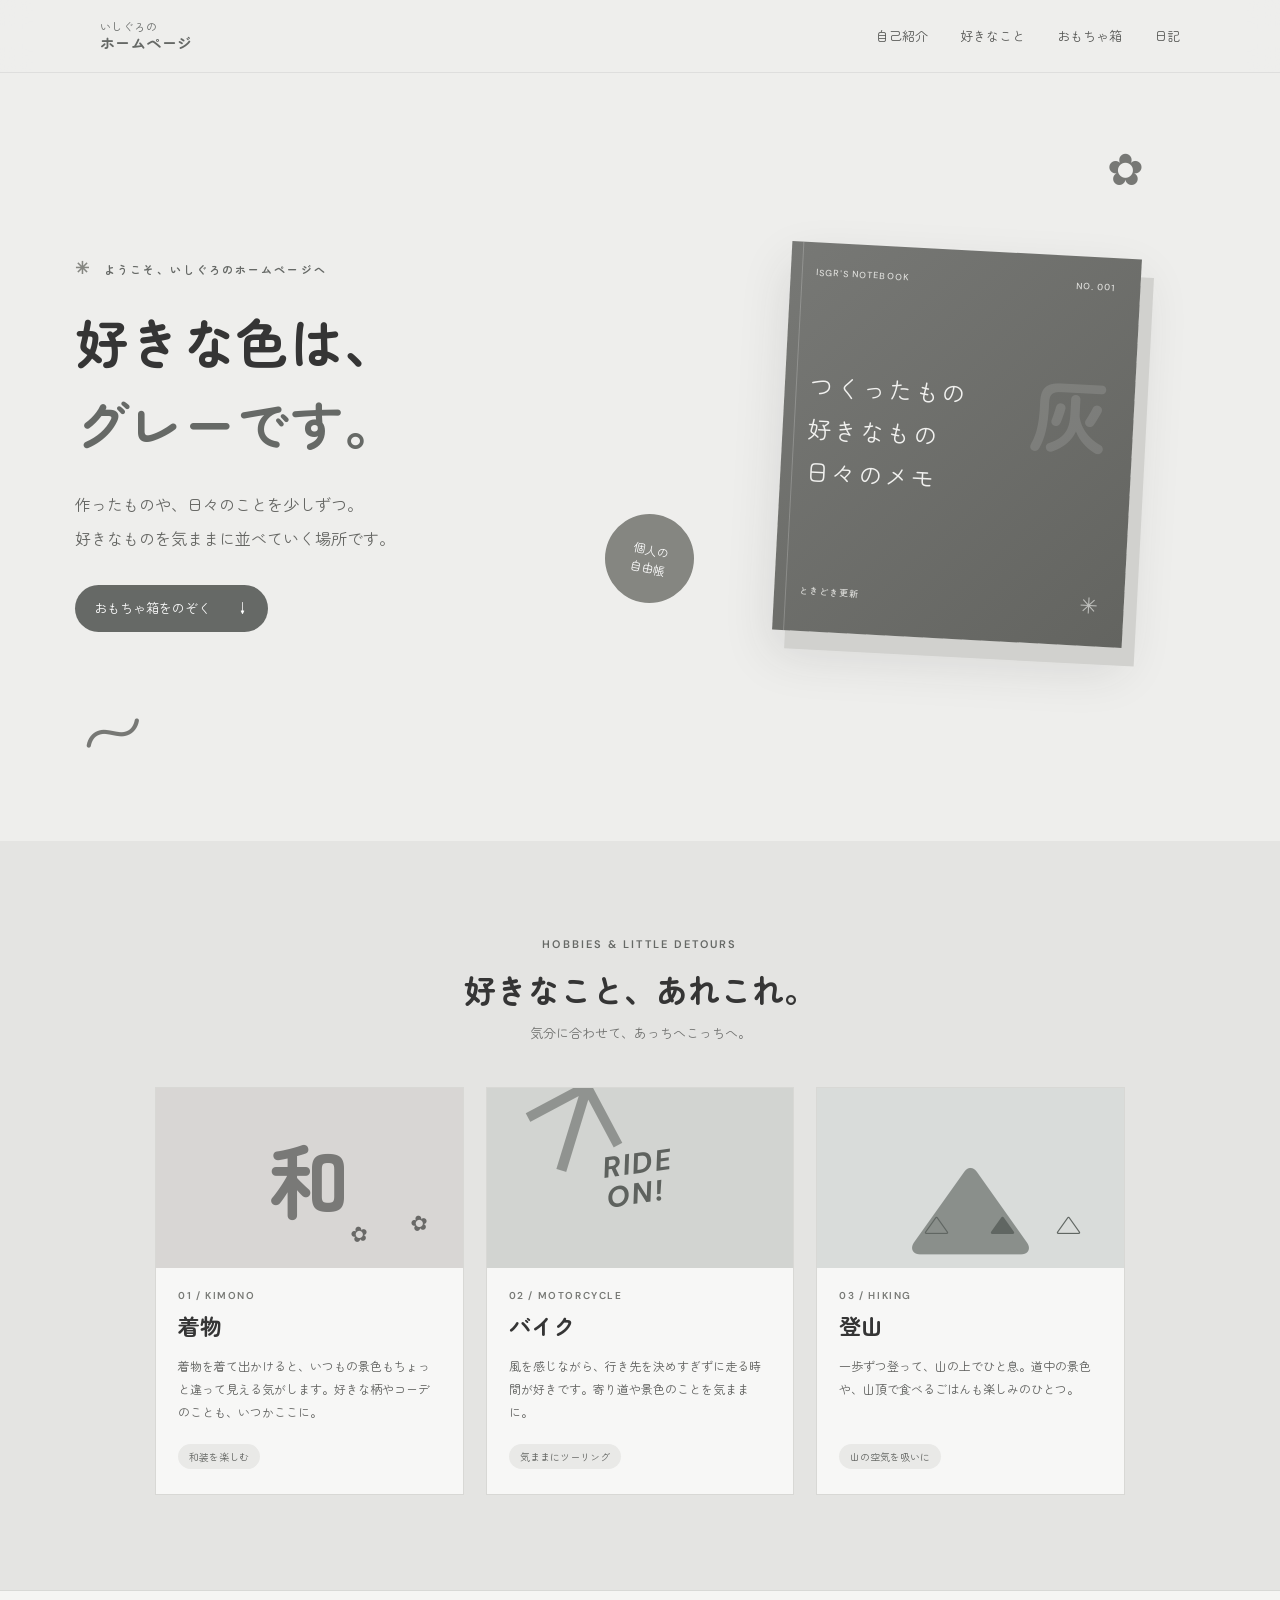
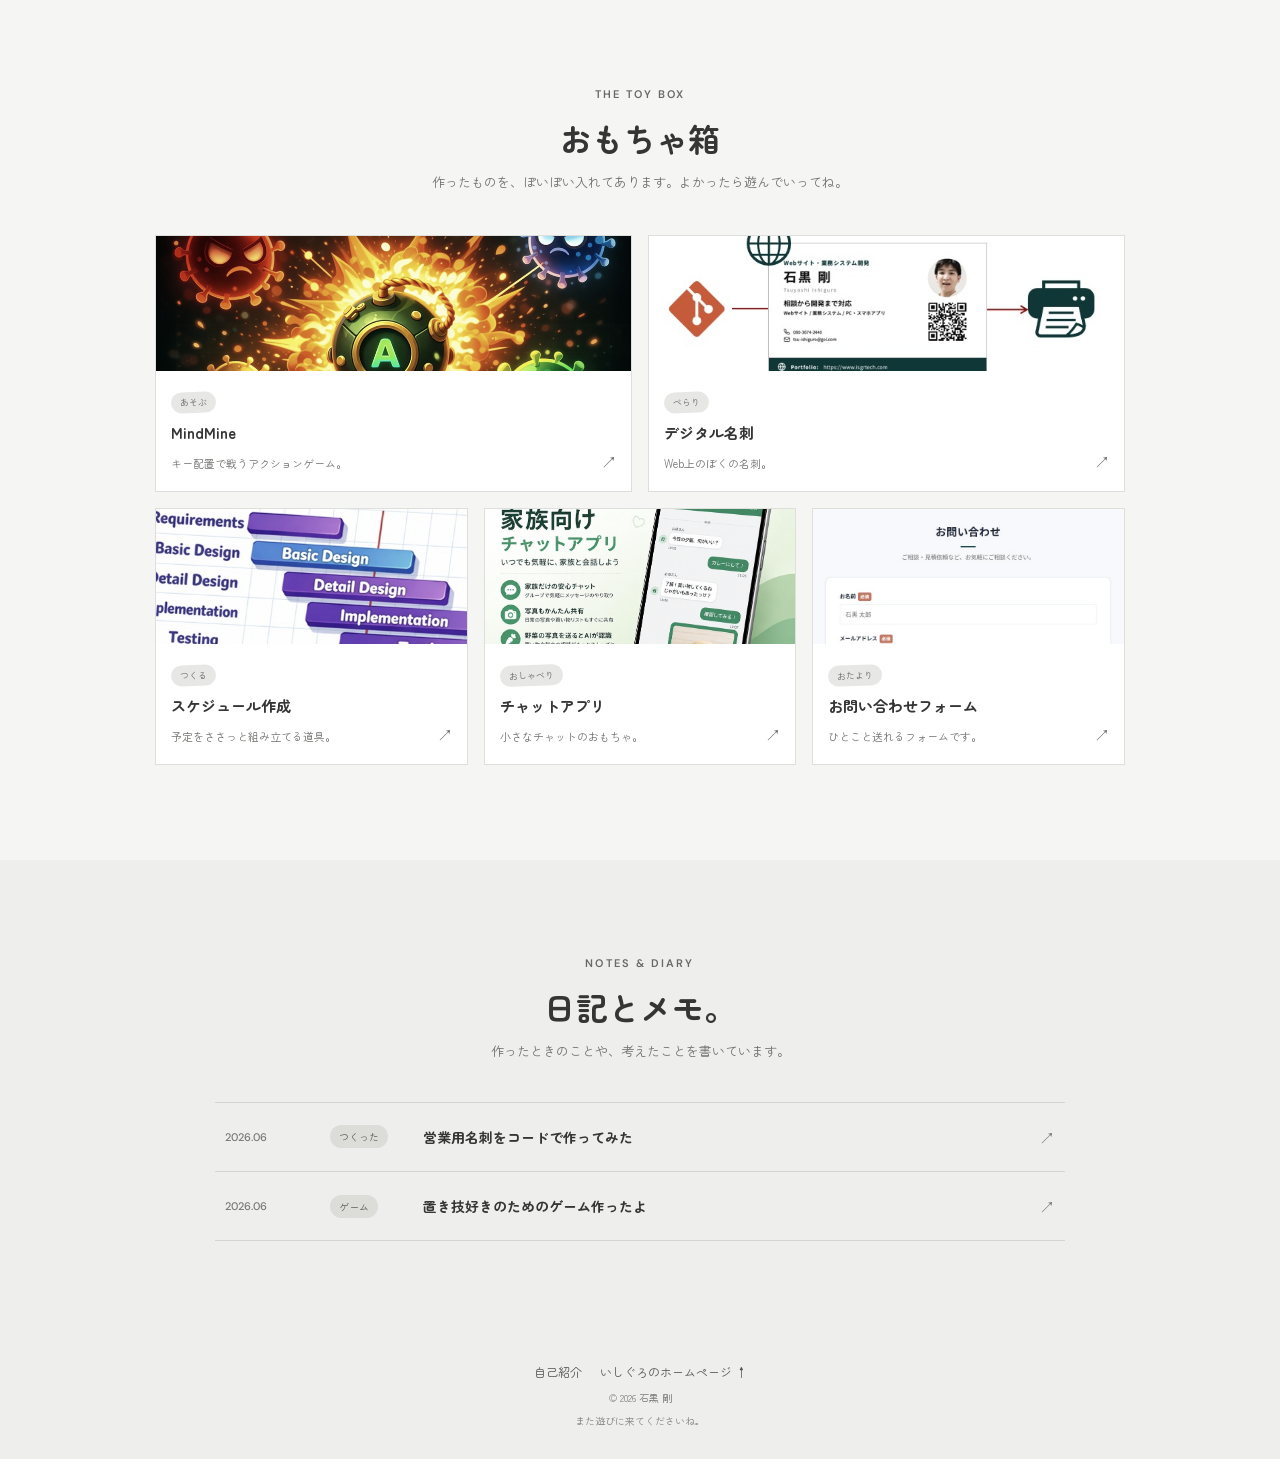
==== index.html @ 8cc5a4f7 "initial commit" ====
<!DOCTYPE html>
<html lang="ja">
<head>
	<meta charset="UTF-8">
	<meta name="viewport" content="width=device-width, initial-scale=1.0">
	<meta name="theme-color" content="#eeeeec">
	<meta name="description" content="石黒剛の個人ホームページ。好きな色はグレー。着物、バイク、登山、ときどきゲームやWebのおもちゃ。">
	<title>石黒 剛のホームページ｜灰色のよりみち</title>
	<link rel="icon" href="favicon.ico">
	<link rel="stylesheet" href="reset.css">
	<link rel="stylesheet" href="style.css">
</head>
<body>
	<header class="site-header">
		<div class="header-inner">
			<a class="site-logo" href="#top" aria-label="石黒剛のホームページ トップ">いしぐろの<br><strong>ホームページ</strong></a>
			<nav aria-label="メインナビゲーション">
				<a href="profile.html">自己紹介</a>
				<a href="#hobbies">好きなこと</a>
				<a href="#toys">おもちゃ箱</a>
				<a href="#diary">日記</a>
			</nav>
		</div>
	</header>

	<main>
		<section class="hero" id="top" aria-labelledby="hero-title">
			<div class="hero-copy">
				<p class="eyebrow"><span class="sparkle">✳</span> ようこそ、いしぐろのホームページへ</p>
				<h1 id="hero-title">好きな色は、<br><span>グレーです。</span></h1>
				<p class="hero-intro">作ったものや、日々のことを少しずつ。<br>好きなものを気ままに並べていく場所です。</p>
				<a class="pill-link" href="#toys">おもちゃ箱をのぞく <span aria-hidden="true">↓</span></a>
				<p class="hero-stamp" aria-hidden="true">個人の<br>自由帳</p>
			</div>
			<div class="hero-notebook" aria-label="グレーのノートに書かれた、作ったものや日々のメモ">
				<div class="notebook-top"><span>ISGR'S NOTEBOOK</span><span>NO. 001</span></div>
				<div class="notebook-mark" aria-hidden="true">灰</div>
				<p>つくったもの<br>好きなもの<br>日々のメモ</p>
				<div class="notebook-bottom"><span>ときどき更新</span><span>✳</span></div>
			</div>
			<div class="hero-doodle doodle-one" aria-hidden="true">✿</div>
			<div class="hero-doodle doodle-two" aria-hidden="true">〜</div>
		</section>

		<section class="hobbies section-wrap" id="hobbies">
			<div class="section-heading centered">
				<p class="eyebrow">HOBBIES & LITTLE DETOURS</p>
				<h2>好きなこと、あれこれ。</h2>
				<p class="section-note">気分に合わせて、あっちへこっちへ。</p>
			</div>
			<div class="hobby-grid">
				<article class="hobby-card kimono">
					<div class="hobby-visual kimono-visual" aria-hidden="true"><span>和</span><i>✿　✿</i></div>
					<div class="hobby-copy"><p class="card-kicker">01 / KIMONO</p><h3>着物</h3><p>着物を着て出かけると、いつもの景色もちょっと違って見える気がします。好きな柄やコーデのことも、いつかここに。</p><span class="hobby-tag">和装を楽しむ</span></div>
				</article>
				<article class="hobby-card bike">
					<div class="hobby-visual bike-visual" aria-hidden="true"><span>↗</span><i>RIDE<br>ON!</i></div>
					<div class="hobby-copy"><p class="card-kicker">02 / MOTORCYCLE</p><h3>バイク</h3><p>風を感じながら、行き先を決めすぎずに走る時間が好きです。寄り道や景色のことを気ままに。</p><span class="hobby-tag">気ままにツーリング</span></div>
				</article>
				<article class="hobby-card mountain">
					<div class="hobby-visual mountain-visual" aria-hidden="true"><span>▲</span><i>△　▲　△</i></div>
					<div class="hobby-copy"><p class="card-kicker">03 / HIKING</p><h3>登山</h3><p>一歩ずつ登って、山の上でひと息。道中の景色や、山頂で食べるごはんも楽しみのひとつ。</p><span class="hobby-tag">山の空気を吸いに</span></div>
				</article>
			</div>
		</section>

		<section class="toys section-wrap" id="toys">
			<div class="section-heading centered">
				<p class="eyebrow">THE TOY BOX</p>
				<h2>おもちゃ箱</h2>
				<p class="section-note">作ったものを、ぽいぽい入れてあります。よかったら遊んでいってね。</p>
			</div>
			<div class="toy-grid">
				<a class="toy-card toy-game" href="https://mindmine.isgrtech.com/" target="_blank" rel="noopener noreferrer"><img src="assets/thumbnail_mindmine.jpg" alt="MindMineのゲーム画面"><div><span class="toy-doodle">あそぶ</span><h3>MindMine</h3><p>キー配置で戦うアクションゲーム。</p><span class="toy-arrow" aria-hidden="true">↗</span></div></a>
				<a class="toy-card toy-card-small" href="https://me.isgrtech.com/" target="_blank" rel="noopener noreferrer"><img src="assets/thumbnail_businesscard.jpg" alt="デジタル名刺の画面"><div><span class="toy-doodle">ぺらり</span><h3>デジタル名刺</h3><p>Web上のぼくの名刺。</p><span class="toy-arrow" aria-hidden="true">↗</span></div></a>
				<a class="toy-card toy-tool" href="https://dz0eia3mr0f5v.cloudfront.net/" target="_blank" rel="noopener noreferrer"><img src="assets/thumbnail_mermaidcreater.jpg" alt="スケジュール作成アプリの画面"><div><span class="toy-doodle">つくる</span><h3>スケジュール作成</h3><p>予定をささっと組み立てる道具。</p><span class="toy-arrow" aria-hidden="true">↗</span></div></a>
				<a class="toy-card toy-chat" href="https://familychat.isgrtech.com/" target="_blank" rel="noopener noreferrer"><img src="assets/thumbnail_familychat.jpg" alt="チャットアプリの画面"><div><span class="toy-doodle">おしゃべり</span><h3>チャットアプリ</h3><p>小さなチャットのおもちゃ。</p><span class="toy-arrow" aria-hidden="true">↗</span></div></a>
				<a class="toy-card toy-contact" href="https://contact.isgrtech.com/" target="_blank" rel="noopener noreferrer"><img src="assets/thumbnail_contactform.jpg" alt="お問い合わせフォームの画面"><div><span class="toy-doodle">おたより</span><h3>お問い合わせフォーム</h3><p>ひとこと送れるフォームです。</p><span class="toy-arrow" aria-hidden="true">↗</span></div></a>
			</div>
		</section>

		<section class="diary section-wrap" id="diary">
			<div class="section-heading centered">
				<p class="eyebrow">NOTES & DIARY</p>
				<h2>日記とメモ。</h2>
				<p class="section-note">作ったときのことや、考えたことを書いています。</p>
			</div>
			<div class="diary-list">
				<a class="diary-entry" href="https://note.com/isgrgo/n/n720648202295" target="_blank" rel="noopener noreferrer"><time datetime="2026-06-26">2026.06</time><span class="diary-label">つくった</span><h3>営業用名刺をコードで作ってみた</h3><span class="diary-arrow" aria-hidden="true">↗</span></a>
				<a class="diary-entry" href="https://note.com/isgrgo/n/n93911f4268b2" target="_blank" rel="noopener noreferrer"><time datetime="2026-06-22">2026.06</time><span class="diary-label">ゲーム</span><h3>置き技好きのためのゲーム作ったよ</h3><span class="diary-arrow" aria-hidden="true">↗</span></a>
			</div>
		</section>
	</main>

	<footer class="site-footer"><a class="footer-home" href="profile.html">自己紹介</a><a class="footer-home" href="#top">いしぐろのホームページ ↑</a><p>© 2026 石黒 剛</p><p class="footer-note">また遊びに来てくださいね。</p></footer>
</body>
</html>
---- style.css ----
@import url('https://fonts.googleapis.com/css2?family=DM+Sans:wght@400;500;600;700&family=Zen+Maru+Gothic:wght@400;500;600;700;800&display=swap');

:root{--paper:#eeeeec;--ink:#353535;--muted:#777875;--green:#666966;--mint:#dedfdd;--orange:#858681;--line:#d8d9d6;--serif:'Zen Maru Gothic','Hiragino Maru Gothic ProN',sans-serif;--sans:'DM Sans','Zen Maru Gothic',sans-serif}
html{scroll-behavior:smooth;scroll-padding-top:86px}body{margin:0;background:var(--paper);color:var(--ink);font-family:var(--serif);line-height:1.9}a{color:inherit;text-decoration:none}img{display:block;max-width:100%}::selection{background:#d5d6d3;color:var(--ink)}
.site-header{height:72px;position:sticky;top:0;z-index:10;background:rgba(238,238,236,.95);backdrop-filter:blur(14px);border-bottom:1px solid rgba(41,41,41,.08)}.header-inner{height:100%;max-width:1080px;padding:0 28px;margin:auto;display:flex;align-items:center;justify-content:space-between}.site-logo{font-size:11px;line-height:1.25;letter-spacing:.04em;color:var(--green)}.site-logo strong{font-size:15px}.site-header nav{display:flex;gap:32px}.site-header nav a{font-size:13px;color:#565754;transition:color .2s}.site-header nav a:hover{color:#343532}
.hero{max-width:1130px;min-height:610px;padding:66px 35px 92px;margin:auto;display:grid;grid-template-columns:1.08fr .92fr;align-items:center;gap:50px;position:relative;overflow:hidden}.hero-copy{position:relative;z-index:1}.eyebrow{font:600 11px/1.5 var(--sans);letter-spacing:.19em;color:var(--green);margin:0 0 18px}.sparkle{color:var(--orange);font-size:17px;margin-right:8px}.hero h1{font-size:clamp(34px,4.3vw,53px);line-height:1.55;letter-spacing:.015em;margin:0 0 24px;font-weight:700}.hero h1 span{color:var(--green)}.hero-intro{font-size:16px;color:#656663;line-height:2.1;margin:0 0 30px}.pill-link{display:inline-flex;align-items:center;gap:25px;padding:11px 19px;border-radius:40px;background:var(--green);color:white;font-size:13px;transition:transform .2s,background .2s}.pill-link:hover{transform:translateY(-3px);background:#4f504e}.hero-stamp{position:absolute;right:-36px;bottom:17px;background:#858681;color:#fff;width:89px;height:89px;border-radius:50%;display:grid;place-items:center;text-align:center;line-height:1.45;font-size:12px;transform:rotate(12deg)}.hero-doodle{position:absolute;color:#777875}.doodle-one{font-size:44px;right:8%;top:52px}.doodle-two{font-size:70px;left:3%;bottom:45px;transform:rotate(-20deg)}
.section-wrap{max-width:1030px;margin:0 auto;padding:95px 30px}.intro{display:grid;grid-template-columns:.8fr 1.2fr;gap:55px;border-top:1px solid var(--line)}.section-heading h2,.work h2,.hello-inner h2{font-size:32px;line-height:1.5;margin:0;font-weight:700}.section-heading h2 small{display:block;font-size:12px;letter-spacing:.12em;color:var(--muted);font-weight:500;margin-top:5px}.intro-text{max-width:610px}.intro-text p{margin:0 0 15px;color:#59675f;font-size:14px}.intro-text .handwritten{color:#b87654;font-weight:600;margin-top:23px;transform:rotate(-1deg)}
.hobbies{max-width:none;background:#e4e4e2;padding-left:max(30px,calc((100% - 1030px)/2 + 30px));padding-right:max(30px,calc((100% - 1030px)/2 + 30px))}.centered{text-align:center}.centered .eyebrow{margin-bottom:12px}.section-note{color:#70716f;font-size:13px;margin:8px 0 0}.hobby-grid{max-width:970px;margin:42px auto 0;display:grid;grid-template-columns:repeat(3,1fr);gap:22px}.hobby-card{background:#f7f7f6;border:1px solid #d8d8d5;overflow:hidden;transition:transform .25s,box-shadow .25s}.hobby-card:hover{transform:translateY(-5px);box-shadow:0 15px 30px #33333318}.hobby-visual{height:180px;display:flex;align-items:center;justify-content:center;position:relative;overflow:hidden}.kimono-visual{background:#d8d6d4;color:#696967}.kimono-visual span{font-size:82px;font-weight:700;line-height:1;opacity:.85}.kimono-visual i{position:absolute;font-style:normal;font-size:21px;letter-spacing:11px;bottom:21px;right:23px;transform:rotate(-11deg)}.bike-visual{background:#d2d4d1;color:#5e625e}.bike-visual span{font:400 130px/1 var(--sans);transform:rotate(-28deg);position:absolute;left:48px;top:-24px;opacity:.56}.bike-visual i{font:700 italic 29px/1.05 var(--sans);position:relative;z-index:1;transform:rotate(-8deg);letter-spacing:.08em}.mountain-visual{background:#d9dcda;color:#606662}.mountain-visual span{font-size:125px;line-height:1;opacity:.65;transform:translateY(27px)}.mountain-visual i{position:absolute;bottom:20px;right:35px;font-style:normal;font-size:25px;letter-spacing:8px}.hobby-copy{padding:20px 22px 24px}.card-kicker,.project-type{font:600 10px/1.5 var(--sans);letter-spacing:.16em;color:#777975;margin:0}.hobby-copy h3{font-size:22px;margin:2px 0 8px}.hobby-copy>p:not(.card-kicker){font-size:12px;line-height:1.9;color:#5f605e;min-height:68px;margin:0 0 16px}.hobby-tag{font-size:10px;color:#666865;background:#e9e9e7;border-radius:30px;padding:5px 11px}
.work{display:grid;grid-template-columns:1fr 1fr;align-items:center;gap:50px;position:relative;min-height:350px}.work-content{max-width:440px}.work h2{font-size:35px;margin:0 0 20px}.work-content>p:not(.eyebrow){font-size:13px;color:#68756c}.work-content .pill-link{margin-top:12px}.work-sticker{position:absolute;z-index:1;top:46px;left:47%;width:74px;height:74px;background:#e9b082;border-radius:50%;color:white;display:grid;place-items:center;text-align:center;font-size:12px;line-height:1.3;transform:rotate(10deg)}.work-illustration{height:260px;position:relative;display:grid;place-items:center;background:#edf0e6;border-radius:48% 52% 42% 58%/52% 42% 58% 48%}.laptop{width:245px;position:relative;transform:rotate(-4deg)}.screen{height:150px;border:10px solid #495951;border-bottom-width:14px;border-radius:12px 12px 4px 4px;background:#f8f7f0;display:flex;flex-direction:column;gap:10px;padding:17px;box-shadow:0 7px 15px #33423825}.screen span{font:700 29px var(--sans);color:#d18a64;margin-bottom:3px}.screen i{height:6px;width:80%;border-radius:4px;background:#c7d8ca}.screen i:nth-of-type(2){width:62%;background:#e8c7a9}.screen i:nth-of-type(3){width:73%}.keyboard{height:12px;background:#64736a;clip-path:polygon(7% 0,93% 0,100% 100%,0 100%)}.coffee{position:absolute;bottom:39px;right:43px;font-size:43px}.plant{position:absolute;left:48px;top:41px;font-size:53px;color:#739078}.work-spark{position:absolute;top:34px;right:65px;font-size:30px;color:#d38b63}
.toys{border-top:1px solid var(--line);max-width:none;background:#f5f5f3;padding-left:max(30px,calc((100% - 1030px)/2 + 30px));padding-right:max(30px,calc((100% - 1030px)/2 + 30px))}.toy-grid{max-width:970px;display:grid;grid-template-columns:repeat(6,1fr);gap:16px;margin:40px auto 0}.toy-card{background:#fff;border:1px solid #dededb;position:relative;overflow:hidden;transition:transform .2s,box-shadow .2s}.toy-card:hover{transform:translateY(-4px) rotate(-.5deg);box-shadow:0 12px 25px #33333318}.toy-card img{width:100%;height:135px;object-fit:cover;background:#dededc;filter:saturate(.65)}.toy-card>div{padding:13px 15px 17px;position:relative}.toy-card h3{font-size:15px;margin:5px 0}.toy-card p{font-size:11px;color:#737471;margin:0;padding-right:10px}.toy-card.toy-game{grid-column:span 3}.toy-card.toy-card-small{grid-column:span 3}.toy-card.toy-tool,.toy-card.toy-chat,.toy-card.toy-contact{grid-column:span 2}.toy-doodle{display:inline-block;background:#e7e7e5;border-radius:20px;color:#626360;font-size:9px;padding:2px 9px;transform:rotate(-2deg)}.toy-arrow{position:absolute;right:14px;bottom:14px;color:#666}.hello-section{background:#dededc;padding:78px 25px;text-align:center}.hello-inner{position:relative;max-width:700px;margin:auto}.hello-inner h2{font-size:27px}.hello-inner>p:not(.eyebrow){font-size:13px;color:#60615f;margin:14px 0 23px}.hello-button{display:inline-flex;gap:25px;align-items:center;padding:12px 21px;border:1px solid #999a97;border-radius:30px;color:#4f504e;font-size:12px;transition:background .2s}.hello-button:hover{background:#fff}.hello-flower{position:absolute;right:60px;top:18px;font-size:46px;color:#888985;transform:rotate(15deg)}.site-footer{padding:25px 30px;text-align:center;color:#777875;font-size:10px}.footer-home{font-size:12px;color:#555653}.site-footer p{margin:4px 0}.footer-note{color:#898a87}
.hero-notebook{justify-self:center;position:relative;width:min(100%,350px);aspect-ratio:.9;background:linear-gradient(135deg,#777875,#636460);color:#f1f1ef;padding:24px 25px;box-sizing:border-box;box-shadow:13px 18px 0 #d1d1ce,0 22px 50px #33333320;transform:rotate(3deg);display:flex;flex-direction:column;justify-content:space-between}.hero-notebook:before{content:"";position:absolute;left:11px;top:0;bottom:0;border-left:1px solid #ffffff35}.notebook-top,.notebook-bottom{display:flex;justify-content:space-between;font:500 9px/1.4 var(--sans);letter-spacing:.12em;color:#dededb}.notebook-mark{position:absolute;right:25px;top:30%;font-size:79px;font-weight:700;line-height:1;color:#ffffff20}.hero-notebook>p{font-size:24px;line-height:1.8;letter-spacing:.1em;position:relative;margin:auto 0}.notebook-bottom{align-items:center}.notebook-bottom span:last-child{font-size:22px;color:#bdbebb}
.diary{background:#eeeeec;max-width:none;padding-left:max(30px,calc((100% - 1030px)/2 + 30px));padding-right:max(30px,calc((100% - 1030px)/2 + 30px))}.diary-list{max-width:850px;margin:38px auto 0;border-top:1px solid #d4d5d2}.diary-entry{display:grid;grid-template-columns:90px 78px 1fr 25px;gap:15px;align-items:center;padding:19px 10px;border-bottom:1px solid #d4d5d2;transition:background .2s}.diary-entry:hover{background:#e5e5e3}.diary-entry time{font:500 11px var(--sans);color:#777875}.diary-label{justify-self:start;padding:2px 9px;border-radius:20px;background:#dcdcd9;color:#5b5c59;font-size:10px}.diary-entry h3{font-size:14px;font-weight:600;margin:0}.diary-arrow{color:#737471;justify-self:end}
.profile-page{min-height:calc(100vh - 140px);padding:42px 24px 90px;box-sizing:border-box}.back-link{display:block;max-width:720px;margin:0 auto 18px;font-size:12px;color:#666763}.profile-card{max-width:720px;margin:0 auto;background:#f7f7f6;border:1px solid #d9d9d6;padding:clamp(30px,7vw,66px);box-sizing:border-box;box-shadow:10px 12px 0 #dededc}.profile-card h1{font-size:clamp(30px,6vw,42px);margin:0;font-weight:700}.profile-card h1 small{font-size:14px;color:#777875;font-weight:500;display:block;letter-spacing:.1em;margin-top:7px}.profile-lead{font-size:17px;line-height:2;color:#5d5e5b;margin:24px 0}.profile-divider{font-size:22px;color:#858681;border-top:1px solid #d9d9d6;padding-top:17px}.profile-details{margin:12px 0 25px}.profile-details>div{display:grid;grid-template-columns:145px 1fr;gap:15px;padding:12px 0;border-bottom:1px solid #e1e1df;font-size:13px}.profile-details dt{color:#777875}.profile-details dd{margin:0;color:#454643}.profile-bio p{font-size:13px;color:#5d5e5b;margin:0 0 14px}.profile-interests{display:flex;flex-wrap:wrap;gap:9px;margin:23px 0 28px}.profile-interests span{border:1px solid #d2d2cf;background:#eeeeec;border-radius:30px;padding:5px 13px;font-size:11px;color:#5d5e5b}.site-footer .footer-home{display:inline-block;margin:0 9px}
.profile-licenses{border-top:1px solid #d9d9d6;padding-top:25px;margin:5px 0 30px}.profile-licenses .eyebrow{margin-bottom:5px}.profile-licenses h2{font-size:20px;margin:0 0 15px}.profile-licenses ul{display:grid;grid-template-columns:repeat(2,minmax(0,1fr));gap:9px 18px;list-style:none;padding:0;margin:0}.profile-licenses li{position:relative;padding:9px 12px 9px 27px;background:#eeeeec;border:1px solid #e0e0dd;font-size:12px;color:#555653}.profile-licenses li:before{content:"✓";position:absolute;left:10px;color:#777875}
@media(max-width:760px){.header-inner{padding:0 18px}.site-header nav{gap:13px}.site-header nav a{font-size:10px}.hero{min-height:auto;padding:64px 27px 78px;grid-template-columns:1fr;gap:42px;text-align:center}.hero h1{font-size:clamp(31px,8vw,45px)}.hero-notebook{width:min(72vw,310px)}.hero-stamp{right:-24px}.doodle-one{right:8%;top:20px}.doodle-two{bottom:40%;left:4%}.section-wrap{padding-top:70px;padding-bottom:70px}.section-heading h2{font-size:28px}.hobbies,.toys,.diary{padding-left:22px;padding-right:22px}.hobby-grid{grid-template-columns:1fr;max-width:430px;gap:17px}.hobby-visual{height:165px}.hobby-copy>p:not(.card-kicker){min-height:0}.toy-grid{grid-template-columns:repeat(2,1fr);max-width:500px}.toy-card.toy-game,.toy-card.toy-card-small,.toy-card.toy-tool,.toy-card.toy-chat,.toy-card.toy-contact{grid-column:span 1}.toy-card img{height:120px}.diary-entry{grid-template-columns:68px 65px 1fr 18px;gap:8px;padding:16px 4px}.diary-entry h3{font-size:12px}.diary-entry time{font-size:10px}.hello-flower{right:0;top:8px;font-size:35px}.profile-page{padding:28px 18px 65px}.profile-details>div{grid-template-columns:118px 1fr;gap:10px}.profile-licenses ul{grid-template-columns:1fr}}
@media(max-width:390px){.site-header nav{gap:9px}.site-header nav a{font-size:9px}.site-logo{font-size:9px}.site-logo strong{font-size:13px}.hero-intro{font-size:14px}.toy-grid{gap:10px}.toy-card>div{padding:10px}.toy-card h3{font-size:13px}.toy-card img{height:95px}.diary-entry{grid-template-columns:54px 54px 1fr 14px;gap:5px}.diary-label{font-size:9px;padding:2px 6px}}
@media(prefers-reduced-motion:reduce){html{scroll-behavior:auto}*,*::before,*::after{transition:none!important}}
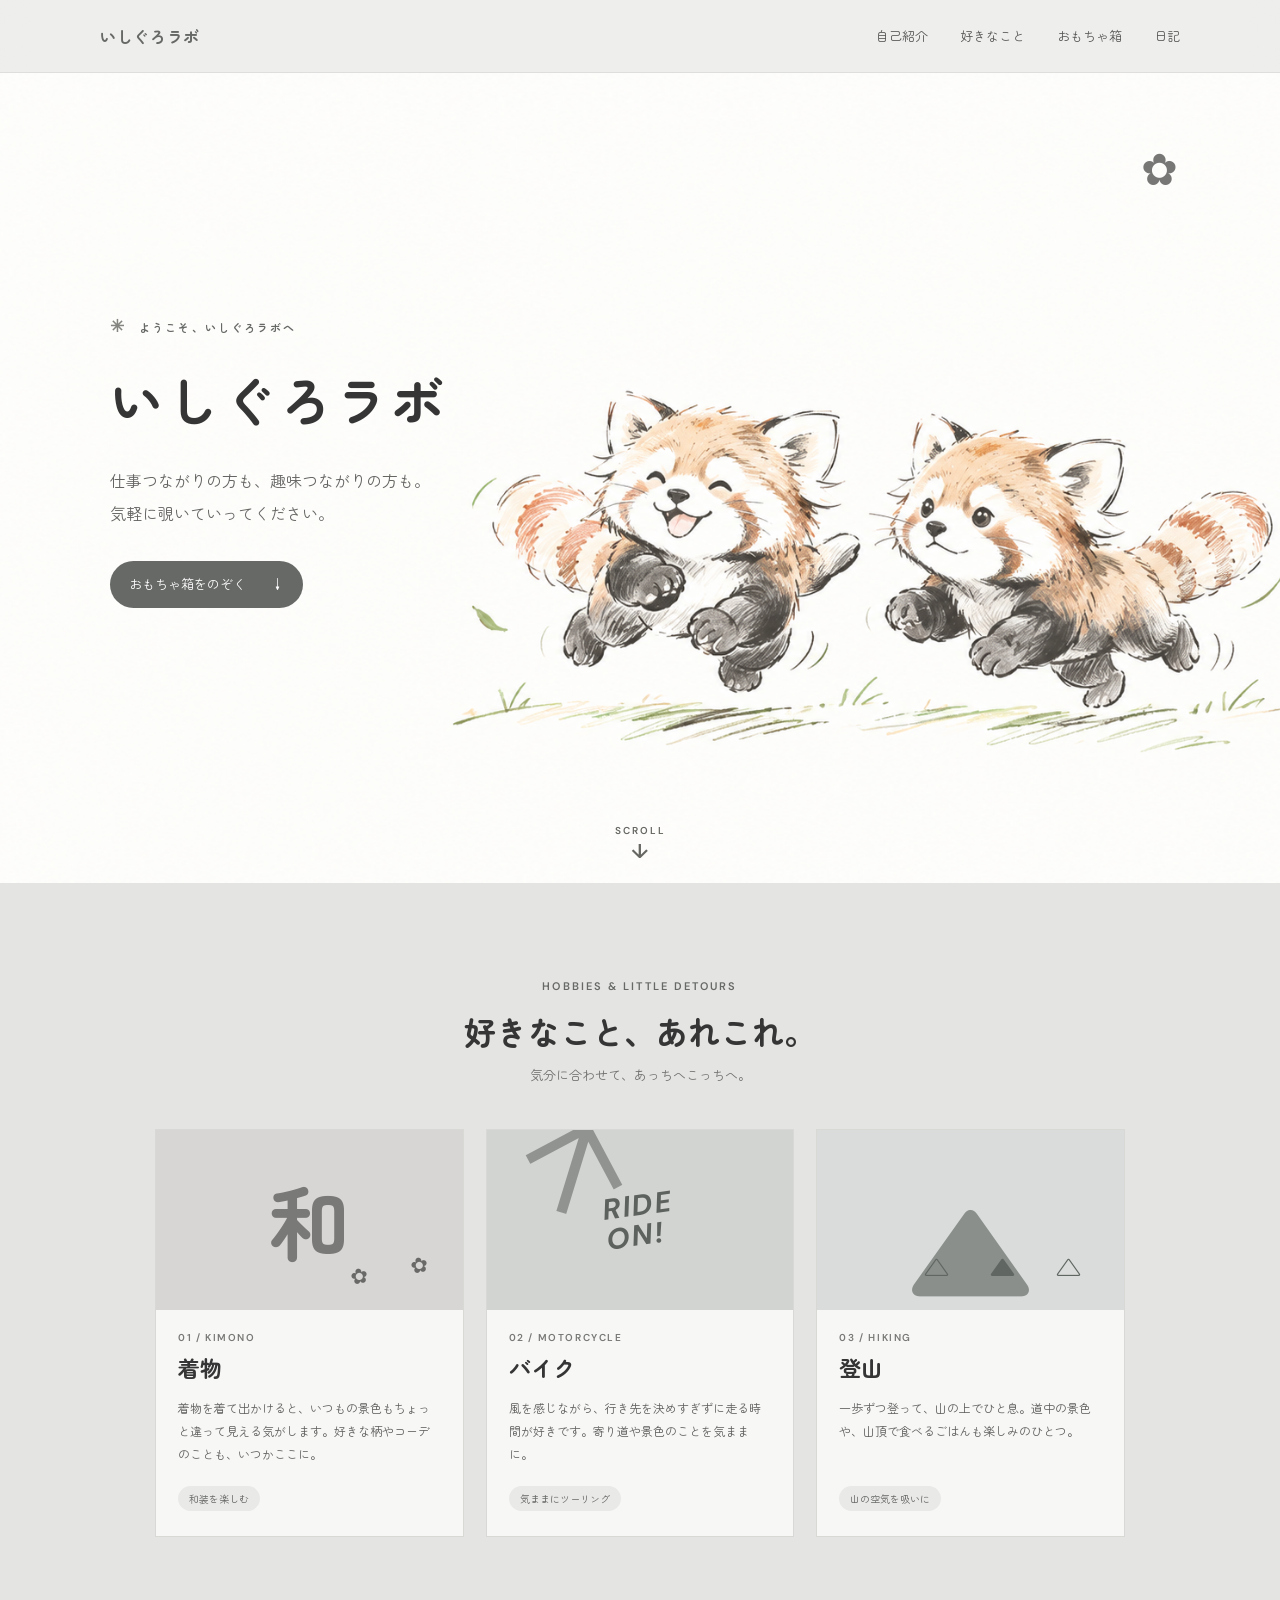
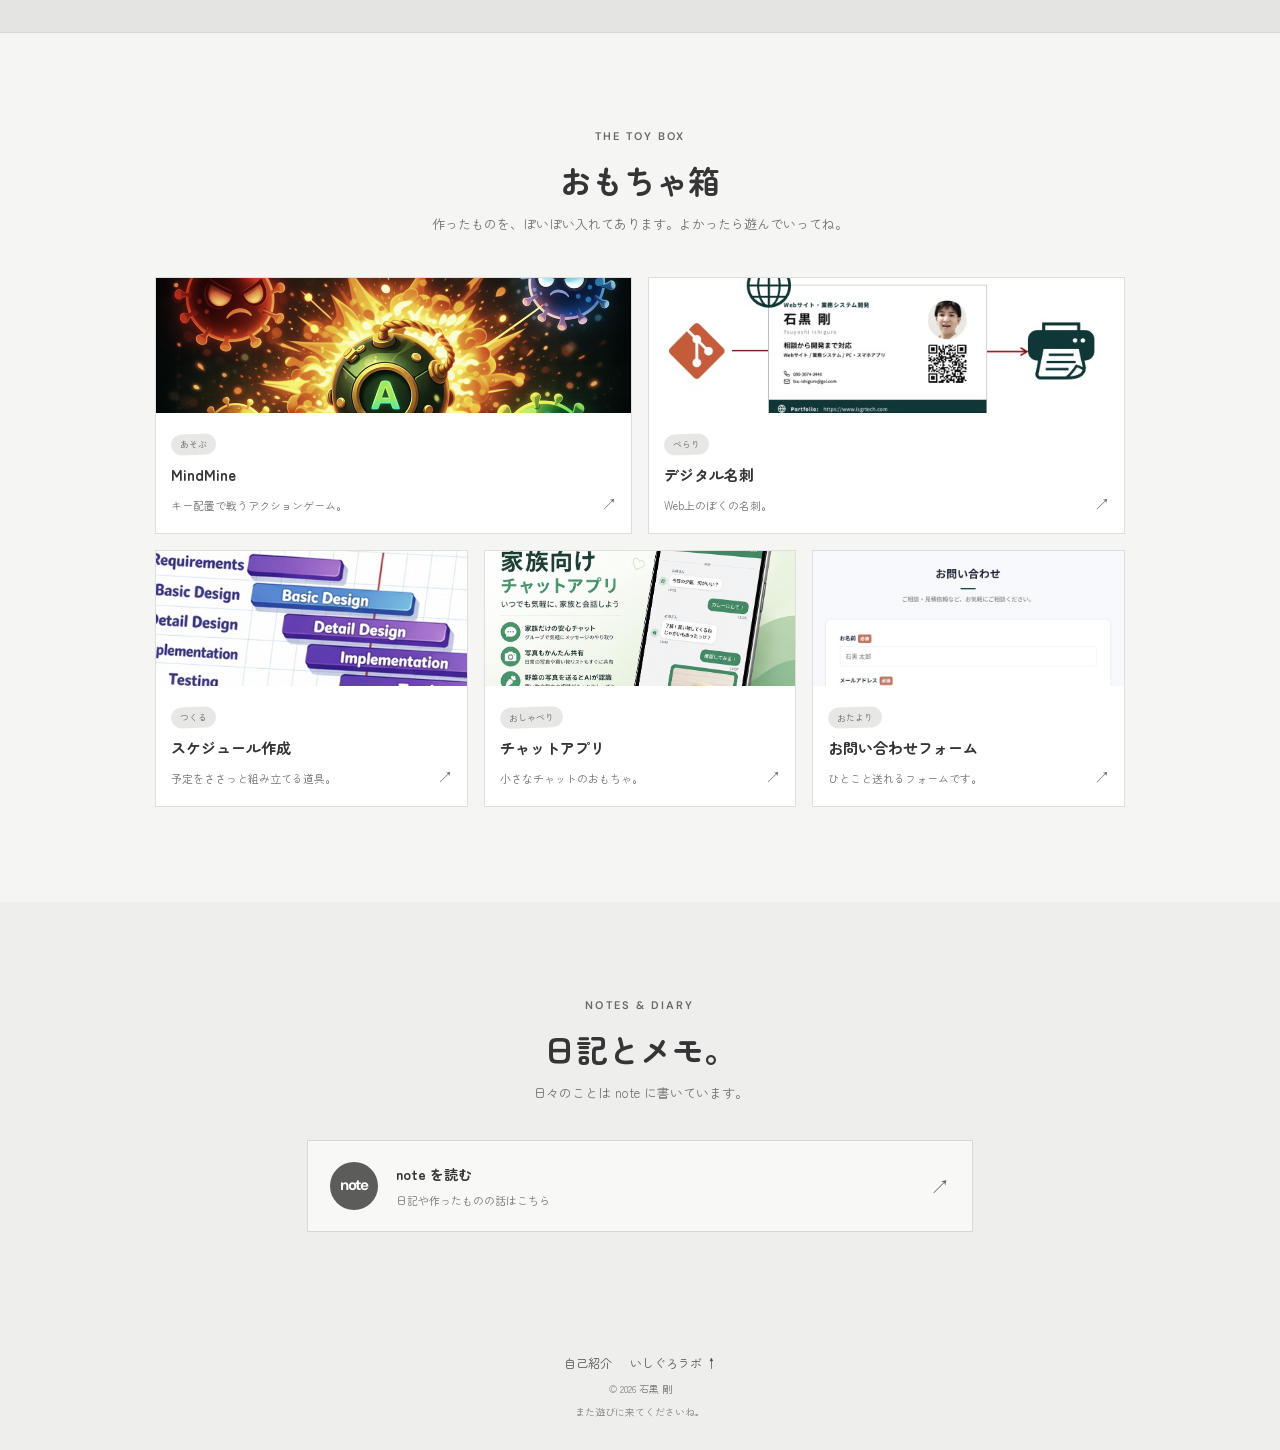
==== commit 82fc7c66: "初回配信版" ====
--- a/index.html
+++ b/index.html
@@ -4,8 +4,8 @@
 	<meta charset="UTF-8">
 	<meta name="viewport" content="width=device-width, initial-scale=1.0">
 	<meta name="theme-color" content="#eeeeec">
-	<meta name="description" content="石黒剛の個人ホームページ。好きな色はグレー。着物、バイク、登山、ときどきゲームやWebのおもちゃ。">
-	<title>石黒 剛のホームページ｜灰色のよりみち</title>
+	<meta name="description" content="いしぐろラボ。作ったものや日々のこと、着物・バイク・登山など好きなものを気ままに記録しています。">
+	<title>いしぐろラボ</title>
 	<link rel="icon" href="favicon.ico">
 	<link rel="stylesheet" href="reset.css">
 	<link rel="stylesheet" href="style.css">
@@ -13,7 +13,7 @@
 <body>
 	<header class="site-header">
 		<div class="header-inner">
-			<a class="site-logo" href="#top" aria-label="石黒剛のホームページ トップ">いしぐろの<br><strong>ホームページ</strong></a>
+			<a class="site-logo" href="#top" aria-label="いしぐろラボ トップ"><strong>いしぐろラボ</strong></a>
 			<nav aria-label="メインナビゲーション">
 				<a href="profile.html">自己紹介</a>
 				<a href="#hobbies">好きなこと</a>
@@ -26,20 +26,13 @@
 	<main>
 		<section class="hero" id="top" aria-labelledby="hero-title">
 			<div class="hero-copy">
-				<p class="eyebrow"><span class="sparkle">✳</span> ようこそ、いしぐろのホームページへ</p>
-				<h1 id="hero-title">好きな色は、<br><span>グレーです。</span></h1>
-				<p class="hero-intro">作ったものや、日々のことを少しずつ。<br>好きなものを気ままに並べていく場所です。</p>
+				<p class="eyebrow"><span class="sparkle">✳</span> ようこそ、いしぐろラボへ</p>
+				<h1 id="hero-title">いしぐろラボ</h1>
+				<p class="hero-intro">仕事つながりの方も、趣味つながりの方も。<br>気軽に覗いていってください。</p>
 				<a class="pill-link" href="#toys">おもちゃ箱をのぞく <span aria-hidden="true">↓</span></a>
-				<p class="hero-stamp" aria-hidden="true">個人の<br>自由帳</p>
-			</div>
-			<div class="hero-notebook" aria-label="グレーのノートに書かれた、作ったものや日々のメモ">
-				<div class="notebook-top"><span>ISGR'S NOTEBOOK</span><span>NO. 001</span></div>
-				<div class="notebook-mark" aria-hidden="true">灰</div>
-				<p>つくったもの<br>好きなもの<br>日々のメモ</p>
-				<div class="notebook-bottom"><span>ときどき更新</span><span>✳</span></div>
 			</div>
 			<div class="hero-doodle doodle-one" aria-hidden="true">✿</div>
-			<div class="hero-doodle doodle-two" aria-hidden="true">〜</div>
+			<a class="scroll-cue" href="#hobbies" aria-label="下へスクロール"><span>scroll</span><span class="scroll-arrow" aria-hidden="true">↓</span></a>
 		</section>
 
 		<section class="hobbies section-wrap" id="hobbies">
@@ -83,15 +76,16 @@
 			<div class="section-heading centered">
 				<p class="eyebrow">NOTES & DIARY</p>
 				<h2>日記とメモ。</h2>
-				<p class="section-note">作ったときのことや、考えたことを書いています。</p>
+				<p class="section-note">日々のことは note に書いています。</p>
 			</div>
-			<div class="diary-list">
-				<a class="diary-entry" href="https://note.com/isgrgo/n/n720648202295" target="_blank" rel="noopener noreferrer"><time datetime="2026-06-26">2026.06</time><span class="diary-label">つくった</span><h3>営業用名刺をコードで作ってみた</h3><span class="diary-arrow" aria-hidden="true">↗</span></a>
-				<a class="diary-entry" href="https://note.com/isgrgo/n/n93911f4268b2" target="_blank" rel="noopener noreferrer"><time datetime="2026-06-22">2026.06</time><span class="diary-label">ゲーム</span><h3>置き技好きのためのゲーム作ったよ</h3><span class="diary-arrow" aria-hidden="true">↗</span></a>
-			</div>
+			<a class="note-profile-link" href="https://note.com/isgrgo" target="_blank" rel="noopener noreferrer">
+				<span class="note-mark" aria-hidden="true">note</span>
+				<span><strong>note を読む</strong><small>日記や作ったものの話はこちら</small></span>
+				<span class="note-arrow" aria-hidden="true">↗</span>
+			</a>
 		</section>
 	</main>
 
-	<footer class="site-footer"><a class="footer-home" href="profile.html">自己紹介</a><a class="footer-home" href="#top">いしぐろのホームページ ↑</a><p>© 2026 石黒 剛</p><p class="footer-note">また遊びに来てくださいね。</p></footer>
+	<footer class="site-footer"><a class="footer-home" href="profile.html">自己紹介</a><a class="footer-home" href="#top">いしぐろラボ ↑</a><p>© 2026 石黒 剛</p><p class="footer-note">また遊びに来てくださいね。</p></footer>
 </body>
 </html>
--- a/style.css
+++ b/style.css
@@ -10,8 +10,12 @@
 .toys{border-top:1px solid var(--line);max-width:none;background:#f5f5f3;padding-left:max(30px,calc((100% - 1030px)/2 + 30px));padding-right:max(30px,calc((100% - 1030px)/2 + 30px))}.toy-grid{max-width:970px;display:grid;grid-template-columns:repeat(6,1fr);gap:16px;margin:40px auto 0}.toy-card{background:#fff;border:1px solid #dededb;position:relative;overflow:hidden;transition:transform .2s,box-shadow .2s}.toy-card:hover{transform:translateY(-4px) rotate(-.5deg);box-shadow:0 12px 25px #33333318}.toy-card img{width:100%;height:135px;object-fit:cover;background:#dededc;filter:saturate(.65)}.toy-card>div{padding:13px 15px 17px;position:relative}.toy-card h3{font-size:15px;margin:5px 0}.toy-card p{font-size:11px;color:#737471;margin:0;padding-right:10px}.toy-card.toy-game{grid-column:span 3}.toy-card.toy-card-small{grid-column:span 3}.toy-card.toy-tool,.toy-card.toy-chat,.toy-card.toy-contact{grid-column:span 2}.toy-doodle{display:inline-block;background:#e7e7e5;border-radius:20px;color:#626360;font-size:9px;padding:2px 9px;transform:rotate(-2deg)}.toy-arrow{position:absolute;right:14px;bottom:14px;color:#666}.hello-section{background:#dededc;padding:78px 25px;text-align:center}.hello-inner{position:relative;max-width:700px;margin:auto}.hello-inner h2{font-size:27px}.hello-inner>p:not(.eyebrow){font-size:13px;color:#60615f;margin:14px 0 23px}.hello-button{display:inline-flex;gap:25px;align-items:center;padding:12px 21px;border:1px solid #999a97;border-radius:30px;color:#4f504e;font-size:12px;transition:background .2s}.hello-button:hover{background:#fff}.hello-flower{position:absolute;right:60px;top:18px;font-size:46px;color:#888985;transform:rotate(15deg)}.site-footer{padding:25px 30px;text-align:center;color:#777875;font-size:10px}.footer-home{font-size:12px;color:#555653}.site-footer p{margin:4px 0}.footer-note{color:#898a87}
 .hero-notebook{justify-self:center;position:relative;width:min(100%,350px);aspect-ratio:.9;background:linear-gradient(135deg,#777875,#636460);color:#f1f1ef;padding:24px 25px;box-sizing:border-box;box-shadow:13px 18px 0 #d1d1ce,0 22px 50px #33333320;transform:rotate(3deg);display:flex;flex-direction:column;justify-content:space-between}.hero-notebook:before{content:"";position:absolute;left:11px;top:0;bottom:0;border-left:1px solid #ffffff35}.notebook-top,.notebook-bottom{display:flex;justify-content:space-between;font:500 9px/1.4 var(--sans);letter-spacing:.12em;color:#dededb}.notebook-mark{position:absolute;right:25px;top:30%;font-size:79px;font-weight:700;line-height:1;color:#ffffff20}.hero-notebook>p{font-size:24px;line-height:1.8;letter-spacing:.1em;position:relative;margin:auto 0}.notebook-bottom{align-items:center}.notebook-bottom span:last-child{font-size:22px;color:#bdbebb}
 .diary{background:#eeeeec;max-width:none;padding-left:max(30px,calc((100% - 1030px)/2 + 30px));padding-right:max(30px,calc((100% - 1030px)/2 + 30px))}.diary-list{max-width:850px;margin:38px auto 0;border-top:1px solid #d4d5d2}.diary-entry{display:grid;grid-template-columns:90px 78px 1fr 25px;gap:15px;align-items:center;padding:19px 10px;border-bottom:1px solid #d4d5d2;transition:background .2s}.diary-entry:hover{background:#e5e5e3}.diary-entry time{font:500 11px var(--sans);color:#777875}.diary-label{justify-self:start;padding:2px 9px;border-radius:20px;background:#dcdcd9;color:#5b5c59;font-size:10px}.diary-entry h3{font-size:14px;font-weight:600;margin:0}.diary-arrow{color:#737471;justify-self:end}
+.hero h1{letter-spacing:.06em}.diary .note-profile-link{max-width:620px;margin:34px auto 0;display:flex;align-items:center;gap:18px;padding:20px 22px;background:#f8f8f7;border:1px solid #d7d7d4;transition:transform .2s,box-shadow .2s}.note-profile-link:hover{transform:translateY(-3px);box-shadow:0 10px 24px #33333316}.note-mark{display:grid;place-items:center;width:48px;height:48px;flex:0 0 48px;background:#5c5d5a;color:#fff;font:700 15px/1 var(--sans);letter-spacing:-.07em;border-radius:50%}.note-profile-link>span:nth-child(2){display:flex;flex-direction:column;gap:3px}.note-profile-link strong{font-size:14px}.note-profile-link small{font-size:11px;color:#777875}.note-arrow{margin-left:auto;font-size:20px;color:#666763}
 .profile-page{min-height:calc(100vh - 140px);padding:42px 24px 90px;box-sizing:border-box}.back-link{display:block;max-width:720px;margin:0 auto 18px;font-size:12px;color:#666763}.profile-card{max-width:720px;margin:0 auto;background:#f7f7f6;border:1px solid #d9d9d6;padding:clamp(30px,7vw,66px);box-sizing:border-box;box-shadow:10px 12px 0 #dededc}.profile-card h1{font-size:clamp(30px,6vw,42px);margin:0;font-weight:700}.profile-card h1 small{font-size:14px;color:#777875;font-weight:500;display:block;letter-spacing:.1em;margin-top:7px}.profile-lead{font-size:17px;line-height:2;color:#5d5e5b;margin:24px 0}.profile-divider{font-size:22px;color:#858681;border-top:1px solid #d9d9d6;padding-top:17px}.profile-details{margin:12px 0 25px}.profile-details>div{display:grid;grid-template-columns:145px 1fr;gap:15px;padding:12px 0;border-bottom:1px solid #e1e1df;font-size:13px}.profile-details dt{color:#777875}.profile-details dd{margin:0;color:#454643}.profile-bio p{font-size:13px;color:#5d5e5b;margin:0 0 14px}.profile-interests{display:flex;flex-wrap:wrap;gap:9px;margin:23px 0 28px}.profile-interests span{border:1px solid #d2d2cf;background:#eeeeec;border-radius:30px;padding:5px 13px;font-size:11px;color:#5d5e5b}.site-footer .footer-home{display:inline-block;margin:0 9px}
 .profile-licenses{border-top:1px solid #d9d9d6;padding-top:25px;margin:5px 0 30px}.profile-licenses .eyebrow{margin-bottom:5px}.profile-licenses h2{font-size:20px;margin:0 0 15px}.profile-licenses ul{display:grid;grid-template-columns:repeat(2,minmax(0,1fr));gap:9px 18px;list-style:none;padding:0;margin:0}.profile-licenses li{position:relative;padding:9px 12px 9px 27px;background:#eeeeec;border:1px solid #e0e0dd;font-size:12px;color:#555653}.profile-licenses li:before{content:"✓";position:absolute;left:10px;color:#777875}
+.hero{height:auto;min-height:90vh;min-height:90svh;box-sizing:border-box;padding-bottom:100px}.site-logo strong{font-size:16px;letter-spacing:.04em}.scroll-cue{position:absolute;bottom:20px;left:50%;z-index:2;display:flex;flex-direction:column;align-items:center;gap:1px;transform:translateX(-50%);color:#666763;font:600 10px/1.4 var(--sans);letter-spacing:.2em;text-transform:uppercase;animation:scroll-float 1.8s ease-in-out infinite}.scroll-arrow{font-size:20px;line-height:1.2;letter-spacing:0}.scroll-cue:hover{color:#30312f}@keyframes scroll-float{0%,100%{translate:0 0}50%{translate:0 8px}}
+.hero{max-width:none;grid-template-columns:minmax(0,1fr);background-color:#f8f8f6;background-image:url("assets/hero.png");background-repeat:no-repeat;background-position:center;background-size:cover;padding-left:max(35px,calc((100% - 1130px)/2 + 35px));padding-right:max(35px,calc((100% - 1130px)/2 + 35px))}.hero-copy{max-width:570px}.hero-doodle{z-index:1}
 @media(max-width:760px){.header-inner{padding:0 18px}.site-header nav{gap:13px}.site-header nav a{font-size:10px}.hero{min-height:auto;padding:64px 27px 78px;grid-template-columns:1fr;gap:42px;text-align:center}.hero h1{font-size:clamp(31px,8vw,45px)}.hero-notebook{width:min(72vw,310px)}.hero-stamp{right:-24px}.doodle-one{right:8%;top:20px}.doodle-two{bottom:40%;left:4%}.section-wrap{padding-top:70px;padding-bottom:70px}.section-heading h2{font-size:28px}.hobbies,.toys,.diary{padding-left:22px;padding-right:22px}.hobby-grid{grid-template-columns:1fr;max-width:430px;gap:17px}.hobby-visual{height:165px}.hobby-copy>p:not(.card-kicker){min-height:0}.toy-grid{grid-template-columns:repeat(2,1fr);max-width:500px}.toy-card.toy-game,.toy-card.toy-card-small,.toy-card.toy-tool,.toy-card.toy-chat,.toy-card.toy-contact{grid-column:span 1}.toy-card img{height:120px}.diary-entry{grid-template-columns:68px 65px 1fr 18px;gap:8px;padding:16px 4px}.diary-entry h3{font-size:12px}.diary-entry time{font-size:10px}.hello-flower{right:0;top:8px;font-size:35px}.profile-page{padding:28px 18px 65px}.profile-details>div{grid-template-columns:118px 1fr;gap:10px}.profile-licenses ul{grid-template-columns:1fr}}
 @media(max-width:390px){.site-header nav{gap:9px}.site-header nav a{font-size:9px}.site-logo{font-size:9px}.site-logo strong{font-size:13px}.hero-intro{font-size:14px}.toy-grid{gap:10px}.toy-card>div{padding:10px}.toy-card h3{font-size:13px}.toy-card img{height:95px}.diary-entry{grid-template-columns:54px 54px 1fr 14px;gap:5px}.diary-label{font-size:9px;padding:2px 6px}}
-@media(prefers-reduced-motion:reduce){html{scroll-behavior:auto}*,*::before,*::after{transition:none!important}}
+@media(max-width:760px){.hero{min-height:90vh;min-height:90svh;height:auto;background:#eeeeec;padding-left:27px;padding-right:27px}.hero:before{content:"";position:absolute;z-index:0;left:0;right:0;bottom:0;aspect-ratio:1668/939;background:url("assets/hero.png") center bottom/100% auto no-repeat;-webkit-mask-image:linear-gradient(to bottom,transparent 0%,rgba(0,0,0,.12) 28%,#000 72%);mask-image:linear-gradient(to bottom,transparent 0%,rgba(0,0,0,.12) 28%,#000 72%)}.hero-copy{max-width:none}}
+@media(prefers-reduced-motion:reduce){html{scroll-behavior:auto}*,*::before,*::after{transition:none!important;animation:none!important}}
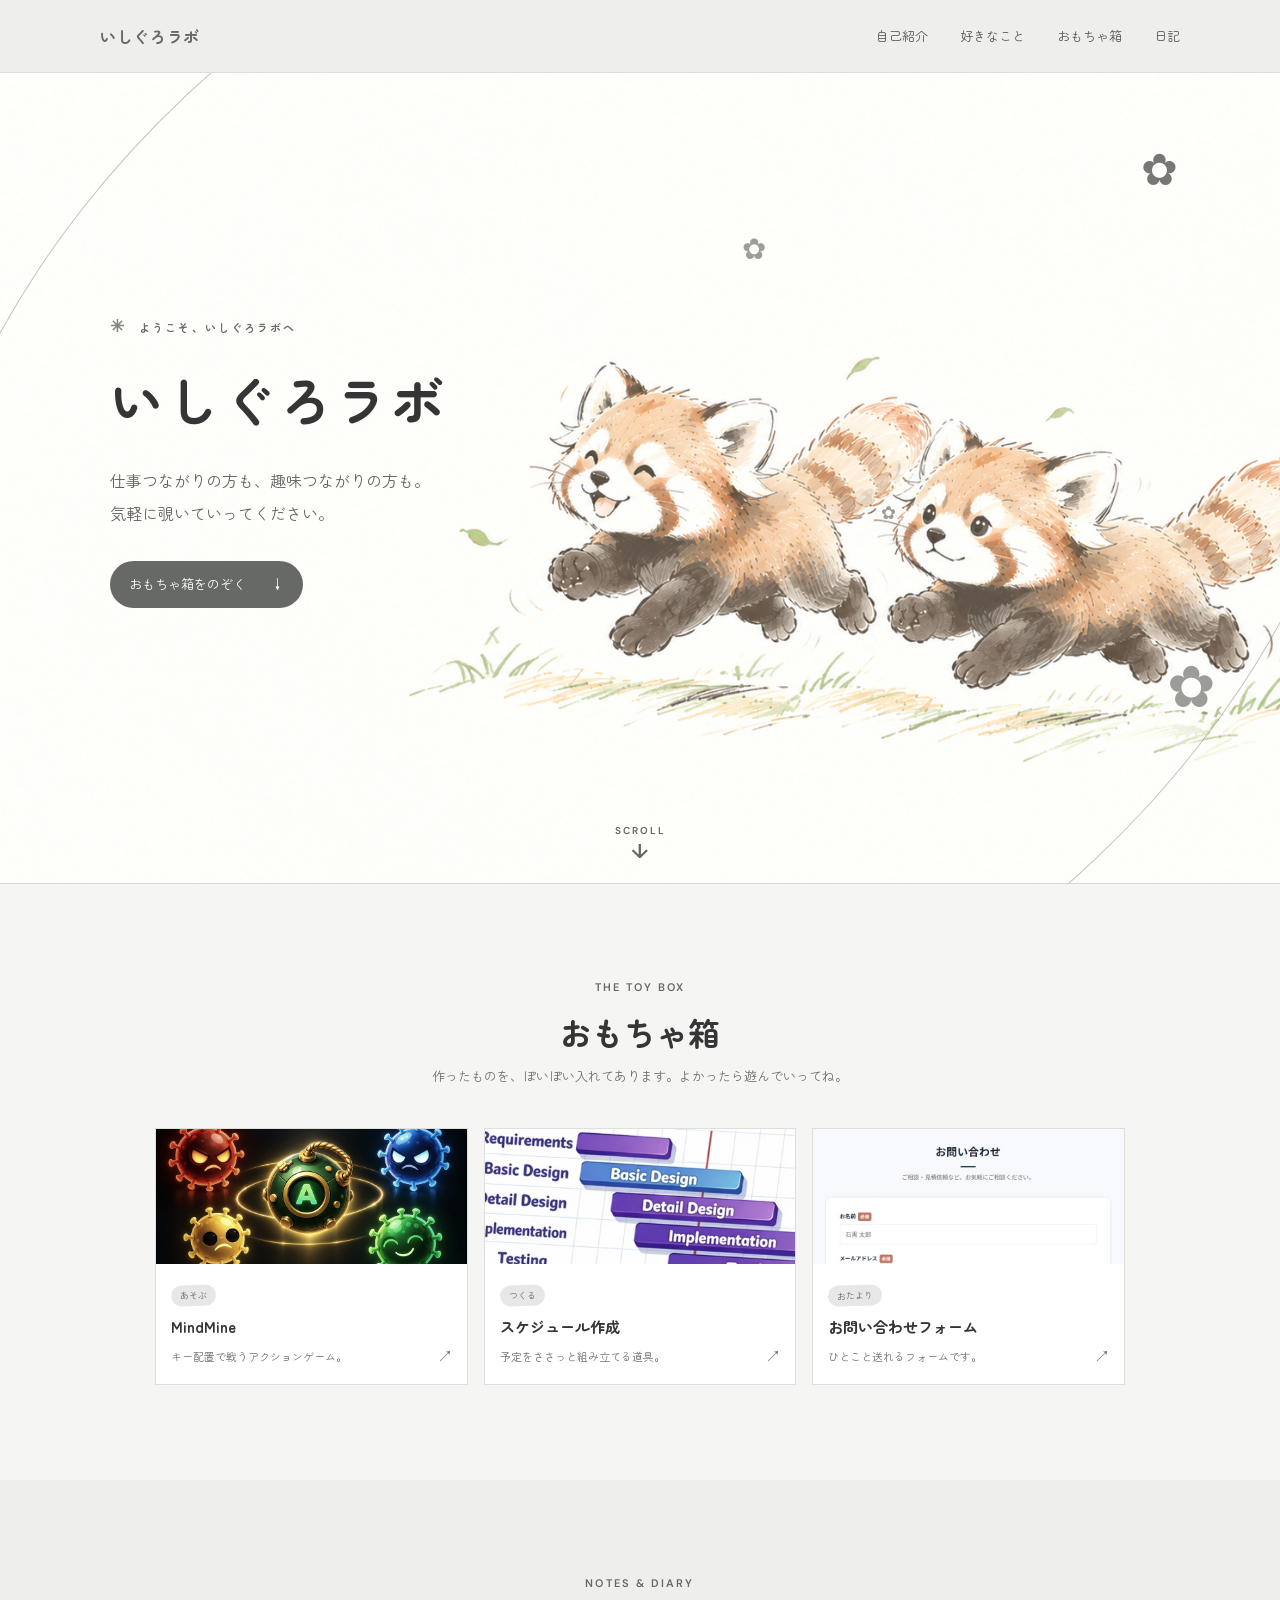
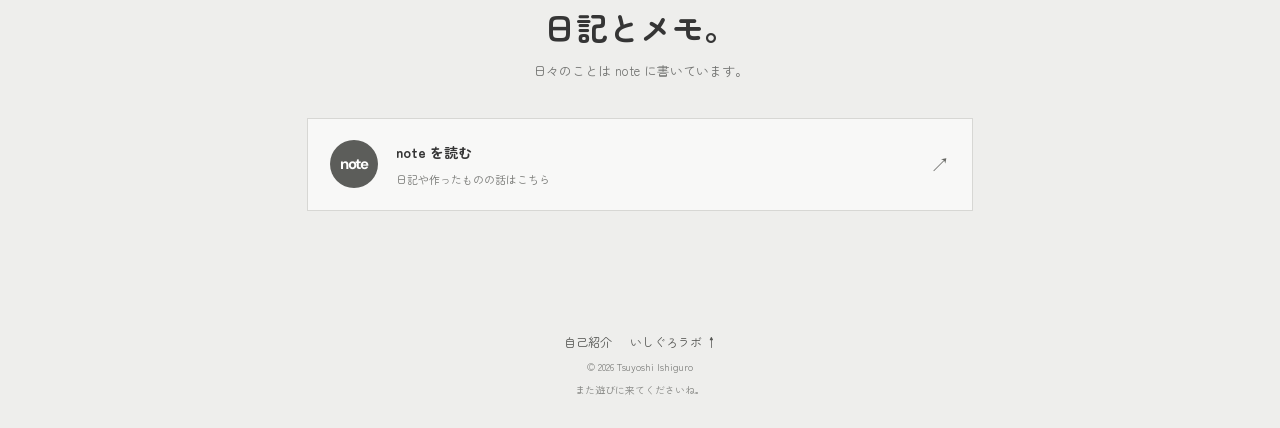
==== commit d828531c: "Hero画像変更" ====
--- a/index.html
+++ b/index.html
@@ -32,29 +32,11 @@
 				<a class="pill-link" href="#toys">おもちゃ箱をのぞく <span aria-hidden="true">↓</span></a>
 			</div>
 			<div class="hero-doodle doodle-one" aria-hidden="true">✿</div>
+			<div class="hero-doodle hero-flower flower-medium" aria-hidden="true">✿</div>
+			<div class="hero-doodle hero-flower flower-small" aria-hidden="true">✿</div>
+			<div class="hero-doodle hero-flower flower-large" aria-hidden="true">✿</div>
+			<div class="hero-orbit" aria-hidden="true"></div>
 			<a class="scroll-cue" href="#hobbies" aria-label="下へスクロール"><span>scroll</span><span class="scroll-arrow" aria-hidden="true">↓</span></a>
-		</section>
-
-		<section class="hobbies section-wrap" id="hobbies">
-			<div class="section-heading centered">
-				<p class="eyebrow">HOBBIES & LITTLE DETOURS</p>
-				<h2>好きなこと、あれこれ。</h2>
-				<p class="section-note">気分に合わせて、あっちへこっちへ。</p>
-			</div>
-			<div class="hobby-grid">
-				<article class="hobby-card kimono">
-					<div class="hobby-visual kimono-visual" aria-hidden="true"><span>和</span><i>✿　✿</i></div>
-					<div class="hobby-copy"><p class="card-kicker">01 / KIMONO</p><h3>着物</h3><p>着物を着て出かけると、いつもの景色もちょっと違って見える気がします。好きな柄やコーデのことも、いつかここに。</p><span class="hobby-tag">和装を楽しむ</span></div>
-				</article>
-				<article class="hobby-card bike">
-					<div class="hobby-visual bike-visual" aria-hidden="true"><span>↗</span><i>RIDE<br>ON!</i></div>
-					<div class="hobby-copy"><p class="card-kicker">02 / MOTORCYCLE</p><h3>バイク</h3><p>風を感じながら、行き先を決めすぎずに走る時間が好きです。寄り道や景色のことを気ままに。</p><span class="hobby-tag">気ままにツーリング</span></div>
-				</article>
-				<article class="hobby-card mountain">
-					<div class="hobby-visual mountain-visual" aria-hidden="true"><span>▲</span><i>△　▲　△</i></div>
-					<div class="hobby-copy"><p class="card-kicker">03 / HIKING</p><h3>登山</h3><p>一歩ずつ登って、山の上でひと息。道中の景色や、山頂で食べるごはんも楽しみのひとつ。</p><span class="hobby-tag">山の空気を吸いに</span></div>
-				</article>
-			</div>
 		</section>
 
 		<section class="toys section-wrap" id="toys">
@@ -65,9 +47,7 @@
 			</div>
 			<div class="toy-grid">
 				<a class="toy-card toy-game" href="https://mindmine.isgrtech.com/" target="_blank" rel="noopener noreferrer"><img src="assets/thumbnail_mindmine.jpg" alt="MindMineのゲーム画面"><div><span class="toy-doodle">あそぶ</span><h3>MindMine</h3><p>キー配置で戦うアクションゲーム。</p><span class="toy-arrow" aria-hidden="true">↗</span></div></a>
-				<a class="toy-card toy-card-small" href="https://me.isgrtech.com/" target="_blank" rel="noopener noreferrer"><img src="assets/thumbnail_businesscard.jpg" alt="デジタル名刺の画面"><div><span class="toy-doodle">ぺらり</span><h3>デジタル名刺</h3><p>Web上のぼくの名刺。</p><span class="toy-arrow" aria-hidden="true">↗</span></div></a>
 				<a class="toy-card toy-tool" href="https://dz0eia3mr0f5v.cloudfront.net/" target="_blank" rel="noopener noreferrer"><img src="assets/thumbnail_mermaidcreater.jpg" alt="スケジュール作成アプリの画面"><div><span class="toy-doodle">つくる</span><h3>スケジュール作成</h3><p>予定をささっと組み立てる道具。</p><span class="toy-arrow" aria-hidden="true">↗</span></div></a>
-				<a class="toy-card toy-chat" href="https://familychat.isgrtech.com/" target="_blank" rel="noopener noreferrer"><img src="assets/thumbnail_familychat.jpg" alt="チャットアプリの画面"><div><span class="toy-doodle">おしゃべり</span><h3>チャットアプリ</h3><p>小さなチャットのおもちゃ。</p><span class="toy-arrow" aria-hidden="true">↗</span></div></a>
 				<a class="toy-card toy-contact" href="https://contact.isgrtech.com/" target="_blank" rel="noopener noreferrer"><img src="assets/thumbnail_contactform.jpg" alt="お問い合わせフォームの画面"><div><span class="toy-doodle">おたより</span><h3>お問い合わせフォーム</h3><p>ひとこと送れるフォームです。</p><span class="toy-arrow" aria-hidden="true">↗</span></div></a>
 			</div>
 		</section>
@@ -86,6 +66,6 @@
 		</section>
 	</main>
 
-	<footer class="site-footer"><a class="footer-home" href="profile.html">自己紹介</a><a class="footer-home" href="#top">いしぐろラボ ↑</a><p>© 2026 石黒 剛</p><p class="footer-note">また遊びに来てくださいね。</p></footer>
+	<footer class="site-footer"><a class="footer-home" href="profile.html">自己紹介</a><a class="footer-home" href="#top">いしぐろラボ ↑</a><p>© 2026 Tsuyoshi Ishiguro</p><p class="footer-note">また遊びに来てくださいね。</p></footer>
 </body>
 </html>
--- a/style.css
+++ b/style.css
@@ -1,21 +1,1310 @@
 @import url('https://fonts.googleapis.com/css2?family=DM+Sans:wght@400;500;600;700&family=Zen+Maru+Gothic:wght@400;500;600;700;800&display=swap');
 
-:root{--paper:#eeeeec;--ink:#353535;--muted:#777875;--green:#666966;--mint:#dedfdd;--orange:#858681;--line:#d8d9d6;--serif:'Zen Maru Gothic','Hiragino Maru Gothic ProN',sans-serif;--sans:'DM Sans','Zen Maru Gothic',sans-serif}
-html{scroll-behavior:smooth;scroll-padding-top:86px}body{margin:0;background:var(--paper);color:var(--ink);font-family:var(--serif);line-height:1.9}a{color:inherit;text-decoration:none}img{display:block;max-width:100%}::selection{background:#d5d6d3;color:var(--ink)}
-.site-header{height:72px;position:sticky;top:0;z-index:10;background:rgba(238,238,236,.95);backdrop-filter:blur(14px);border-bottom:1px solid rgba(41,41,41,.08)}.header-inner{height:100%;max-width:1080px;padding:0 28px;margin:auto;display:flex;align-items:center;justify-content:space-between}.site-logo{font-size:11px;line-height:1.25;letter-spacing:.04em;color:var(--green)}.site-logo strong{font-size:15px}.site-header nav{display:flex;gap:32px}.site-header nav a{font-size:13px;color:#565754;transition:color .2s}.site-header nav a:hover{color:#343532}
-.hero{max-width:1130px;min-height:610px;padding:66px 35px 92px;margin:auto;display:grid;grid-template-columns:1.08fr .92fr;align-items:center;gap:50px;position:relative;overflow:hidden}.hero-copy{position:relative;z-index:1}.eyebrow{font:600 11px/1.5 var(--sans);letter-spacing:.19em;color:var(--green);margin:0 0 18px}.sparkle{color:var(--orange);font-size:17px;margin-right:8px}.hero h1{font-size:clamp(34px,4.3vw,53px);line-height:1.55;letter-spacing:.015em;margin:0 0 24px;font-weight:700}.hero h1 span{color:var(--green)}.hero-intro{font-size:16px;color:#656663;line-height:2.1;margin:0 0 30px}.pill-link{display:inline-flex;align-items:center;gap:25px;padding:11px 19px;border-radius:40px;background:var(--green);color:white;font-size:13px;transition:transform .2s,background .2s}.pill-link:hover{transform:translateY(-3px);background:#4f504e}.hero-stamp{position:absolute;right:-36px;bottom:17px;background:#858681;color:#fff;width:89px;height:89px;border-radius:50%;display:grid;place-items:center;text-align:center;line-height:1.45;font-size:12px;transform:rotate(12deg)}.hero-doodle{position:absolute;color:#777875}.doodle-one{font-size:44px;right:8%;top:52px}.doodle-two{font-size:70px;left:3%;bottom:45px;transform:rotate(-20deg)}
-.section-wrap{max-width:1030px;margin:0 auto;padding:95px 30px}.intro{display:grid;grid-template-columns:.8fr 1.2fr;gap:55px;border-top:1px solid var(--line)}.section-heading h2,.work h2,.hello-inner h2{font-size:32px;line-height:1.5;margin:0;font-weight:700}.section-heading h2 small{display:block;font-size:12px;letter-spacing:.12em;color:var(--muted);font-weight:500;margin-top:5px}.intro-text{max-width:610px}.intro-text p{margin:0 0 15px;color:#59675f;font-size:14px}.intro-text .handwritten{color:#b87654;font-weight:600;margin-top:23px;transform:rotate(-1deg)}
-.hobbies{max-width:none;background:#e4e4e2;padding-left:max(30px,calc((100% - 1030px)/2 + 30px));padding-right:max(30px,calc((100% - 1030px)/2 + 30px))}.centered{text-align:center}.centered .eyebrow{margin-bottom:12px}.section-note{color:#70716f;font-size:13px;margin:8px 0 0}.hobby-grid{max-width:970px;margin:42px auto 0;display:grid;grid-template-columns:repeat(3,1fr);gap:22px}.hobby-card{background:#f7f7f6;border:1px solid #d8d8d5;overflow:hidden;transition:transform .25s,box-shadow .25s}.hobby-card:hover{transform:translateY(-5px);box-shadow:0 15px 30px #33333318}.hobby-visual{height:180px;display:flex;align-items:center;justify-content:center;position:relative;overflow:hidden}.kimono-visual{background:#d8d6d4;color:#696967}.kimono-visual span{font-size:82px;font-weight:700;line-height:1;opacity:.85}.kimono-visual i{position:absolute;font-style:normal;font-size:21px;letter-spacing:11px;bottom:21px;right:23px;transform:rotate(-11deg)}.bike-visual{background:#d2d4d1;color:#5e625e}.bike-visual span{font:400 130px/1 var(--sans);transform:rotate(-28deg);position:absolute;left:48px;top:-24px;opacity:.56}.bike-visual i{font:700 italic 29px/1.05 var(--sans);position:relative;z-index:1;transform:rotate(-8deg);letter-spacing:.08em}.mountain-visual{background:#d9dcda;color:#606662}.mountain-visual span{font-size:125px;line-height:1;opacity:.65;transform:translateY(27px)}.mountain-visual i{position:absolute;bottom:20px;right:35px;font-style:normal;font-size:25px;letter-spacing:8px}.hobby-copy{padding:20px 22px 24px}.card-kicker,.project-type{font:600 10px/1.5 var(--sans);letter-spacing:.16em;color:#777975;margin:0}.hobby-copy h3{font-size:22px;margin:2px 0 8px}.hobby-copy>p:not(.card-kicker){font-size:12px;line-height:1.9;color:#5f605e;min-height:68px;margin:0 0 16px}.hobby-tag{font-size:10px;color:#666865;background:#e9e9e7;border-radius:30px;padding:5px 11px}
-.work{display:grid;grid-template-columns:1fr 1fr;align-items:center;gap:50px;position:relative;min-height:350px}.work-content{max-width:440px}.work h2{font-size:35px;margin:0 0 20px}.work-content>p:not(.eyebrow){font-size:13px;color:#68756c}.work-content .pill-link{margin-top:12px}.work-sticker{position:absolute;z-index:1;top:46px;left:47%;width:74px;height:74px;background:#e9b082;border-radius:50%;color:white;display:grid;place-items:center;text-align:center;font-size:12px;line-height:1.3;transform:rotate(10deg)}.work-illustration{height:260px;position:relative;display:grid;place-items:center;background:#edf0e6;border-radius:48% 52% 42% 58%/52% 42% 58% 48%}.laptop{width:245px;position:relative;transform:rotate(-4deg)}.screen{height:150px;border:10px solid #495951;border-bottom-width:14px;border-radius:12px 12px 4px 4px;background:#f8f7f0;display:flex;flex-direction:column;gap:10px;padding:17px;box-shadow:0 7px 15px #33423825}.screen span{font:700 29px var(--sans);color:#d18a64;margin-bottom:3px}.screen i{height:6px;width:80%;border-radius:4px;background:#c7d8ca}.screen i:nth-of-type(2){width:62%;background:#e8c7a9}.screen i:nth-of-type(3){width:73%}.keyboard{height:12px;background:#64736a;clip-path:polygon(7% 0,93% 0,100% 100%,0 100%)}.coffee{position:absolute;bottom:39px;right:43px;font-size:43px}.plant{position:absolute;left:48px;top:41px;font-size:53px;color:#739078}.work-spark{position:absolute;top:34px;right:65px;font-size:30px;color:#d38b63}
-.toys{border-top:1px solid var(--line);max-width:none;background:#f5f5f3;padding-left:max(30px,calc((100% - 1030px)/2 + 30px));padding-right:max(30px,calc((100% - 1030px)/2 + 30px))}.toy-grid{max-width:970px;display:grid;grid-template-columns:repeat(6,1fr);gap:16px;margin:40px auto 0}.toy-card{background:#fff;border:1px solid #dededb;position:relative;overflow:hidden;transition:transform .2s,box-shadow .2s}.toy-card:hover{transform:translateY(-4px) rotate(-.5deg);box-shadow:0 12px 25px #33333318}.toy-card img{width:100%;height:135px;object-fit:cover;background:#dededc;filter:saturate(.65)}.toy-card>div{padding:13px 15px 17px;position:relative}.toy-card h3{font-size:15px;margin:5px 0}.toy-card p{font-size:11px;color:#737471;margin:0;padding-right:10px}.toy-card.toy-game{grid-column:span 3}.toy-card.toy-card-small{grid-column:span 3}.toy-card.toy-tool,.toy-card.toy-chat,.toy-card.toy-contact{grid-column:span 2}.toy-doodle{display:inline-block;background:#e7e7e5;border-radius:20px;color:#626360;font-size:9px;padding:2px 9px;transform:rotate(-2deg)}.toy-arrow{position:absolute;right:14px;bottom:14px;color:#666}.hello-section{background:#dededc;padding:78px 25px;text-align:center}.hello-inner{position:relative;max-width:700px;margin:auto}.hello-inner h2{font-size:27px}.hello-inner>p:not(.eyebrow){font-size:13px;color:#60615f;margin:14px 0 23px}.hello-button{display:inline-flex;gap:25px;align-items:center;padding:12px 21px;border:1px solid #999a97;border-radius:30px;color:#4f504e;font-size:12px;transition:background .2s}.hello-button:hover{background:#fff}.hello-flower{position:absolute;right:60px;top:18px;font-size:46px;color:#888985;transform:rotate(15deg)}.site-footer{padding:25px 30px;text-align:center;color:#777875;font-size:10px}.footer-home{font-size:12px;color:#555653}.site-footer p{margin:4px 0}.footer-note{color:#898a87}
-.hero-notebook{justify-self:center;position:relative;width:min(100%,350px);aspect-ratio:.9;background:linear-gradient(135deg,#777875,#636460);color:#f1f1ef;padding:24px 25px;box-sizing:border-box;box-shadow:13px 18px 0 #d1d1ce,0 22px 50px #33333320;transform:rotate(3deg);display:flex;flex-direction:column;justify-content:space-between}.hero-notebook:before{content:"";position:absolute;left:11px;top:0;bottom:0;border-left:1px solid #ffffff35}.notebook-top,.notebook-bottom{display:flex;justify-content:space-between;font:500 9px/1.4 var(--sans);letter-spacing:.12em;color:#dededb}.notebook-mark{position:absolute;right:25px;top:30%;font-size:79px;font-weight:700;line-height:1;color:#ffffff20}.hero-notebook>p{font-size:24px;line-height:1.8;letter-spacing:.1em;position:relative;margin:auto 0}.notebook-bottom{align-items:center}.notebook-bottom span:last-child{font-size:22px;color:#bdbebb}
-.diary{background:#eeeeec;max-width:none;padding-left:max(30px,calc((100% - 1030px)/2 + 30px));padding-right:max(30px,calc((100% - 1030px)/2 + 30px))}.diary-list{max-width:850px;margin:38px auto 0;border-top:1px solid #d4d5d2}.diary-entry{display:grid;grid-template-columns:90px 78px 1fr 25px;gap:15px;align-items:center;padding:19px 10px;border-bottom:1px solid #d4d5d2;transition:background .2s}.diary-entry:hover{background:#e5e5e3}.diary-entry time{font:500 11px var(--sans);color:#777875}.diary-label{justify-self:start;padding:2px 9px;border-radius:20px;background:#dcdcd9;color:#5b5c59;font-size:10px}.diary-entry h3{font-size:14px;font-weight:600;margin:0}.diary-arrow{color:#737471;justify-self:end}
-.hero h1{letter-spacing:.06em}.diary .note-profile-link{max-width:620px;margin:34px auto 0;display:flex;align-items:center;gap:18px;padding:20px 22px;background:#f8f8f7;border:1px solid #d7d7d4;transition:transform .2s,box-shadow .2s}.note-profile-link:hover{transform:translateY(-3px);box-shadow:0 10px 24px #33333316}.note-mark{display:grid;place-items:center;width:48px;height:48px;flex:0 0 48px;background:#5c5d5a;color:#fff;font:700 15px/1 var(--sans);letter-spacing:-.07em;border-radius:50%}.note-profile-link>span:nth-child(2){display:flex;flex-direction:column;gap:3px}.note-profile-link strong{font-size:14px}.note-profile-link small{font-size:11px;color:#777875}.note-arrow{margin-left:auto;font-size:20px;color:#666763}
-.profile-page{min-height:calc(100vh - 140px);padding:42px 24px 90px;box-sizing:border-box}.back-link{display:block;max-width:720px;margin:0 auto 18px;font-size:12px;color:#666763}.profile-card{max-width:720px;margin:0 auto;background:#f7f7f6;border:1px solid #d9d9d6;padding:clamp(30px,7vw,66px);box-sizing:border-box;box-shadow:10px 12px 0 #dededc}.profile-card h1{font-size:clamp(30px,6vw,42px);margin:0;font-weight:700}.profile-card h1 small{font-size:14px;color:#777875;font-weight:500;display:block;letter-spacing:.1em;margin-top:7px}.profile-lead{font-size:17px;line-height:2;color:#5d5e5b;margin:24px 0}.profile-divider{font-size:22px;color:#858681;border-top:1px solid #d9d9d6;padding-top:17px}.profile-details{margin:12px 0 25px}.profile-details>div{display:grid;grid-template-columns:145px 1fr;gap:15px;padding:12px 0;border-bottom:1px solid #e1e1df;font-size:13px}.profile-details dt{color:#777875}.profile-details dd{margin:0;color:#454643}.profile-bio p{font-size:13px;color:#5d5e5b;margin:0 0 14px}.profile-interests{display:flex;flex-wrap:wrap;gap:9px;margin:23px 0 28px}.profile-interests span{border:1px solid #d2d2cf;background:#eeeeec;border-radius:30px;padding:5px 13px;font-size:11px;color:#5d5e5b}.site-footer .footer-home{display:inline-block;margin:0 9px}
-.profile-licenses{border-top:1px solid #d9d9d6;padding-top:25px;margin:5px 0 30px}.profile-licenses .eyebrow{margin-bottom:5px}.profile-licenses h2{font-size:20px;margin:0 0 15px}.profile-licenses ul{display:grid;grid-template-columns:repeat(2,minmax(0,1fr));gap:9px 18px;list-style:none;padding:0;margin:0}.profile-licenses li{position:relative;padding:9px 12px 9px 27px;background:#eeeeec;border:1px solid #e0e0dd;font-size:12px;color:#555653}.profile-licenses li:before{content:"✓";position:absolute;left:10px;color:#777875}
-.hero{height:auto;min-height:90vh;min-height:90svh;box-sizing:border-box;padding-bottom:100px}.site-logo strong{font-size:16px;letter-spacing:.04em}.scroll-cue{position:absolute;bottom:20px;left:50%;z-index:2;display:flex;flex-direction:column;align-items:center;gap:1px;transform:translateX(-50%);color:#666763;font:600 10px/1.4 var(--sans);letter-spacing:.2em;text-transform:uppercase;animation:scroll-float 1.8s ease-in-out infinite}.scroll-arrow{font-size:20px;line-height:1.2;letter-spacing:0}.scroll-cue:hover{color:#30312f}@keyframes scroll-float{0%,100%{translate:0 0}50%{translate:0 8px}}
-.hero{max-width:none;grid-template-columns:minmax(0,1fr);background-color:#f8f8f6;background-image:url("assets/hero.png");background-repeat:no-repeat;background-position:center;background-size:cover;padding-left:max(35px,calc((100% - 1130px)/2 + 35px));padding-right:max(35px,calc((100% - 1130px)/2 + 35px))}.hero-copy{max-width:570px}.hero-doodle{z-index:1}
-@media(max-width:760px){.header-inner{padding:0 18px}.site-header nav{gap:13px}.site-header nav a{font-size:10px}.hero{min-height:auto;padding:64px 27px 78px;grid-template-columns:1fr;gap:42px;text-align:center}.hero h1{font-size:clamp(31px,8vw,45px)}.hero-notebook{width:min(72vw,310px)}.hero-stamp{right:-24px}.doodle-one{right:8%;top:20px}.doodle-two{bottom:40%;left:4%}.section-wrap{padding-top:70px;padding-bottom:70px}.section-heading h2{font-size:28px}.hobbies,.toys,.diary{padding-left:22px;padding-right:22px}.hobby-grid{grid-template-columns:1fr;max-width:430px;gap:17px}.hobby-visual{height:165px}.hobby-copy>p:not(.card-kicker){min-height:0}.toy-grid{grid-template-columns:repeat(2,1fr);max-width:500px}.toy-card.toy-game,.toy-card.toy-card-small,.toy-card.toy-tool,.toy-card.toy-chat,.toy-card.toy-contact{grid-column:span 1}.toy-card img{height:120px}.diary-entry{grid-template-columns:68px 65px 1fr 18px;gap:8px;padding:16px 4px}.diary-entry h3{font-size:12px}.diary-entry time{font-size:10px}.hello-flower{right:0;top:8px;font-size:35px}.profile-page{padding:28px 18px 65px}.profile-details>div{grid-template-columns:118px 1fr;gap:10px}.profile-licenses ul{grid-template-columns:1fr}}
-@media(max-width:390px){.site-header nav{gap:9px}.site-header nav a{font-size:9px}.site-logo{font-size:9px}.site-logo strong{font-size:13px}.hero-intro{font-size:14px}.toy-grid{gap:10px}.toy-card>div{padding:10px}.toy-card h3{font-size:13px}.toy-card img{height:95px}.diary-entry{grid-template-columns:54px 54px 1fr 14px;gap:5px}.diary-label{font-size:9px;padding:2px 6px}}
-@media(max-width:760px){.hero{min-height:90vh;min-height:90svh;height:auto;background:#eeeeec;padding-left:27px;padding-right:27px}.hero:before{content:"";position:absolute;z-index:0;left:0;right:0;bottom:0;aspect-ratio:1668/939;background:url("assets/hero.png") center bottom/100% auto no-repeat;-webkit-mask-image:linear-gradient(to bottom,transparent 0%,rgba(0,0,0,.12) 28%,#000 72%);mask-image:linear-gradient(to bottom,transparent 0%,rgba(0,0,0,.12) 28%,#000 72%)}.hero-copy{max-width:none}}
-@media(prefers-reduced-motion:reduce){html{scroll-behavior:auto}*,*::before,*::after{transition:none!important;animation:none!important}}
+:root {
+    --paper: #eeeeec;
+    --ink: #353535;
+    --muted: #777875;
+    --green: #666966;
+    --mint: #dedfdd;
+    --orange: #858681;
+    --line: #d8d9d6;
+    --serif: 'Zen Maru Gothic', 'Hiragino Maru Gothic ProN', sans-serif;
+    --sans: 'DM Sans', 'Zen Maru Gothic', sans-serif
+}
+
+html {
+    scroll-behavior: smooth;
+    scroll-padding-top: 86px
+}
+
+body {
+    margin: 0;
+    background: var(--paper);
+    color: var(--ink);
+    font-family: var(--serif);
+    line-height: 1.9
+}
+
+a {
+    color: inherit;
+    text-decoration: none
+}
+
+img {
+    display: block;
+    max-width: 100%
+}
+
+::selection {
+    background: #d5d6d3;
+    color: var(--ink)
+}
+
+.site-header {
+    height: 72px;
+    position: sticky;
+    top: 0;
+    z-index: 10;
+    background: rgba(238, 238, 236, .95);
+    backdrop-filter: blur(14px);
+    border-bottom: 1px solid rgba(41, 41, 41, .08)
+}
+
+.header-inner {
+    height: 100%;
+    max-width: 1080px;
+    padding: 0 28px;
+    margin: auto;
+    display: flex;
+    align-items: center;
+    justify-content: space-between
+}
+
+.site-logo {
+    font-size: 11px;
+    line-height: 1.25;
+    letter-spacing: .04em;
+    color: var(--green)
+}
+
+.site-logo strong {
+    font-size: 15px
+}
+
+.site-header nav {
+    display: flex;
+    gap: 32px
+}
+
+.site-header nav a {
+    font-size: 13px;
+    color: #565754;
+    transition: color .2s
+}
+
+.site-header nav a:hover {
+    color: #343532
+}
+
+.hero {
+    max-width: 1130px;
+    min-height: 610px;
+    padding: 66px 35px 92px;
+    margin: auto;
+    display: grid;
+    grid-template-columns: 1.08fr .92fr;
+    align-items: center;
+    gap: 50px;
+    position: relative;
+    overflow: hidden
+}
+
+.hero-copy {
+    position: relative;
+    z-index: 1
+}
+
+.eyebrow {
+    font: 600 11px/1.5 var(--sans);
+    letter-spacing: .19em;
+    color: var(--green);
+    margin: 0 0 18px
+}
+
+.sparkle {
+    color: var(--orange);
+    font-size: 17px;
+    margin-right: 8px
+}
+
+.hero h1 {
+    font-size: clamp(34px, 4.3vw, 53px);
+    line-height: 1.55;
+    letter-spacing: .015em;
+    margin: 0 0 24px;
+    font-weight: 700
+}
+
+.hero h1 span {
+    color: var(--green)
+}
+
+.hero-intro {
+    font-size: 16px;
+    color: #656663;
+    line-height: 2.1;
+    margin: 0 0 30px
+}
+
+.pill-link {
+    display: inline-flex;
+    align-items: center;
+    gap: 25px;
+    padding: 11px 19px;
+    border-radius: 40px;
+    background: var(--green);
+    color: white;
+    font-size: 13px;
+    transition: transform .2s, background .2s
+}
+
+.pill-link:hover {
+    transform: translateY(-3px);
+    background: #4f504e
+}
+
+.hero-stamp {
+    position: absolute;
+    right: -36px;
+    bottom: 17px;
+    background: #858681;
+    color: #fff;
+    width: 89px;
+    height: 89px;
+    border-radius: 50%;
+    display: grid;
+    place-items: center;
+    text-align: center;
+    line-height: 1.45;
+    font-size: 12px;
+    transform: rotate(12deg)
+}
+
+.hero-doodle {
+    position: absolute;
+    color: #777875
+}
+
+.doodle-one {
+    font-size: 44px;
+    right: 8%;
+    top: 52px
+}
+
+.doodle-two {
+    font-size: 70px;
+    left: 3%;
+    bottom: 45px;
+    transform: rotate(-20deg)
+}
+
+.section-wrap {
+    max-width: 1030px;
+    margin: 0 auto;
+    padding: 95px 30px
+}
+
+.intro {
+    display: grid;
+    grid-template-columns: .8fr 1.2fr;
+    gap: 55px;
+    border-top: 1px solid var(--line)
+}
+
+.section-heading h2,
+.work h2,
+.hello-inner h2 {
+    font-size: 32px;
+    line-height: 1.5;
+    margin: 0;
+    font-weight: 700
+}
+
+.section-heading h2 small {
+    display: block;
+    font-size: 12px;
+    letter-spacing: .12em;
+    color: var(--muted);
+    font-weight: 500;
+    margin-top: 5px
+}
+
+.intro-text {
+    max-width: 610px
+}
+
+.intro-text p {
+    margin: 0 0 15px;
+    color: #59675f;
+    font-size: 14px
+}
+
+.intro-text .handwritten {
+    color: #b87654;
+    font-weight: 600;
+    margin-top: 23px;
+    transform: rotate(-1deg)
+}
+
+.hobbies {
+    max-width: none;
+    background: #e4e4e2;
+    padding-left: max(30px, calc((100% - 1030px)/2 + 30px));
+    padding-right: max(30px, calc((100% - 1030px)/2 + 30px))
+}
+
+.centered {
+    text-align: center
+}
+
+.centered .eyebrow {
+    margin-bottom: 12px
+}
+
+.section-note {
+    color: #70716f;
+    font-size: 13px;
+    margin: 8px 0 0
+}
+
+.hobby-grid {
+    max-width: 970px;
+    margin: 42px auto 0;
+    display: grid;
+    grid-template-columns: repeat(3, 1fr);
+    gap: 22px
+}
+
+.hobby-card {
+    background: #f7f7f6;
+    border: 1px solid #d8d8d5;
+    overflow: hidden;
+    transition: transform .25s, box-shadow .25s
+}
+
+.hobby-card:hover {
+    transform: translateY(-5px);
+    box-shadow: 0 15px 30px #33333318
+}
+
+.hobby-visual {
+    height: 180px;
+    display: flex;
+    align-items: center;
+    justify-content: center;
+    position: relative;
+    overflow: hidden
+}
+
+.kimono-visual {
+    background: #d8d6d4;
+    color: #696967
+}
+
+.kimono-visual span {
+    font-size: 82px;
+    font-weight: 700;
+    line-height: 1;
+    opacity: .85
+}
+
+.kimono-visual i {
+    position: absolute;
+    font-style: normal;
+    font-size: 21px;
+    letter-spacing: 11px;
+    bottom: 21px;
+    right: 23px;
+    transform: rotate(-11deg)
+}
+
+.bike-visual {
+    background: #d2d4d1;
+    color: #5e625e
+}
+
+.bike-visual span {
+    font: 400 130px/1 var(--sans);
+    transform: rotate(-28deg);
+    position: absolute;
+    left: 48px;
+    top: -24px;
+    opacity: .56
+}
+
+.bike-visual i {
+    font: 700 italic 29px/1.05 var(--sans);
+    position: relative;
+    z-index: 1;
+    transform: rotate(-8deg);
+    letter-spacing: .08em
+}
+
+.mountain-visual {
+    background: #d9dcda;
+    color: #606662
+}
+
+.mountain-visual span {
+    font-size: 125px;
+    line-height: 1;
+    opacity: .65;
+    transform: translateY(27px)
+}
+
+.mountain-visual i {
+    position: absolute;
+    bottom: 20px;
+    right: 35px;
+    font-style: normal;
+    font-size: 25px;
+    letter-spacing: 8px
+}
+
+.hobby-copy {
+    padding: 20px 22px 24px
+}
+
+.card-kicker,
+.project-type {
+    font: 600 10px/1.5 var(--sans);
+    letter-spacing: .16em;
+    color: #777975;
+    margin: 0
+}
+
+.hobby-copy h3 {
+    font-size: 22px;
+    margin: 2px 0 8px
+}
+
+.hobby-copy>p:not(.card-kicker) {
+    font-size: 12px;
+    line-height: 1.9;
+    color: #5f605e;
+    min-height: 68px;
+    margin: 0 0 16px
+}
+
+.hobby-tag {
+    font-size: 10px;
+    color: #666865;
+    background: #e9e9e7;
+    border-radius: 30px;
+    padding: 5px 11px
+}
+
+.work {
+    display: grid;
+    grid-template-columns: 1fr 1fr;
+    align-items: center;
+    gap: 50px;
+    position: relative;
+    min-height: 350px
+}
+
+.work-content {
+    max-width: 440px
+}
+
+.work h2 {
+    font-size: 35px;
+    margin: 0 0 20px
+}
+
+.work-content>p:not(.eyebrow) {
+    font-size: 13px;
+    color: #68756c
+}
+
+.work-content .pill-link {
+    margin-top: 12px
+}
+
+.work-sticker {
+    position: absolute;
+    z-index: 1;
+    top: 46px;
+    left: 47%;
+    width: 74px;
+    height: 74px;
+    background: #e9b082;
+    border-radius: 50%;
+    color: white;
+    display: grid;
+    place-items: center;
+    text-align: center;
+    font-size: 12px;
+    line-height: 1.3;
+    transform: rotate(10deg)
+}
+
+.work-illustration {
+    height: 260px;
+    position: relative;
+    display: grid;
+    place-items: center;
+    background: #edf0e6;
+    border-radius: 48% 52% 42% 58%/52% 42% 58% 48%
+}
+
+.laptop {
+    width: 245px;
+    position: relative;
+    transform: rotate(-4deg)
+}
+
+.screen {
+    height: 150px;
+    border: 10px solid #495951;
+    border-bottom-width: 14px;
+    border-radius: 12px 12px 4px 4px;
+    background: #f8f7f0;
+    display: flex;
+    flex-direction: column;
+    gap: 10px;
+    padding: 17px;
+    box-shadow: 0 7px 15px #33423825
+}
+
+.screen span {
+    font: 700 29px var(--sans);
+    color: #d18a64;
+    margin-bottom: 3px
+}
+
+.screen i {
+    height: 6px;
+    width: 80%;
+    border-radius: 4px;
+    background: #c7d8ca
+}
+
+.screen i:nth-of-type(2) {
+    width: 62%;
+    background: #e8c7a9
+}
+
+.screen i:nth-of-type(3) {
+    width: 73%
+}
+
+.keyboard {
+    height: 12px;
+    background: #64736a;
+    clip-path: polygon(7% 0, 93% 0, 100% 100%, 0 100%)
+}
+
+.coffee {
+    position: absolute;
+    bottom: 39px;
+    right: 43px;
+    font-size: 43px
+}
+
+.plant {
+    position: absolute;
+    left: 48px;
+    top: 41px;
+    font-size: 53px;
+    color: #739078
+}
+
+.work-spark {
+    position: absolute;
+    top: 34px;
+    right: 65px;
+    font-size: 30px;
+    color: #d38b63
+}
+
+.toys {
+    border-top: 1px solid var(--line);
+    max-width: none;
+    background: #f5f5f3;
+    padding-left: max(30px, calc((100% - 1030px)/2 + 30px));
+    padding-right: max(30px, calc((100% - 1030px)/2 + 30px))
+}
+
+.toy-grid {
+    max-width: 970px;
+    display: grid;
+    grid-template-columns: repeat(3, minmax(0, 1fr));
+    grid-auto-rows: 1fr;
+    gap: 16px;
+    margin: 40px auto 0
+}
+
+.toy-card {
+    background: #fff;
+    border: 1px solid #dededb;
+    position: relative;
+    overflow: hidden;
+    transition: transform .2s, box-shadow .2s
+}
+
+.toy-card:hover {
+    transform: translateY(-4px) rotate(-.5deg);
+    box-shadow: 0 12px 25px #33333318
+}
+
+.toy-card img {
+    width: 100%;
+    height: 135px;
+    object-fit: cover;
+    background: #dededc;
+    filter: saturate(.65)
+}
+
+.toy-card>div {
+    padding: 13px 15px 17px;
+    position: relative
+}
+
+.toy-card h3 {
+    font-size: 15px;
+    margin: 5px 0
+}
+
+.toy-card p {
+    font-size: 11px;
+    color: #737471;
+    margin: 0;
+    padding-right: 10px
+}
+
+.toy-doodle {
+    display: inline-block;
+    background: #e7e7e5;
+    border-radius: 20px;
+    color: #626360;
+    font-size: 9px;
+    padding: 2px 9px;
+    transform: rotate(-2deg)
+}
+
+.toy-arrow {
+    position: absolute;
+    right: 14px;
+    bottom: 14px;
+    color: #666
+}
+
+.hello-section {
+    background: #dededc;
+    padding: 78px 25px;
+    text-align: center
+}
+
+.hello-inner {
+    position: relative;
+    max-width: 700px;
+    margin: auto
+}
+
+.hello-inner h2 {
+    font-size: 27px
+}
+
+.hello-inner>p:not(.eyebrow) {
+    font-size: 13px;
+    color: #60615f;
+    margin: 14px 0 23px
+}
+
+.hello-button {
+    display: inline-flex;
+    gap: 25px;
+    align-items: center;
+    padding: 12px 21px;
+    border: 1px solid #999a97;
+    border-radius: 30px;
+    color: #4f504e;
+    font-size: 12px;
+    transition: background .2s
+}
+
+.hello-button:hover {
+    background: #fff
+}
+
+.hello-flower {
+    position: absolute;
+    right: 60px;
+    top: 18px;
+    font-size: 46px;
+    color: #888985;
+    transform: rotate(15deg)
+}
+
+.site-footer {
+    padding: 25px 30px;
+    text-align: center;
+    color: #777875;
+    font-size: 10px
+}
+
+.footer-home {
+    font-size: 12px;
+    color: #555653
+}
+
+.site-footer p {
+    margin: 4px 0
+}
+
+.footer-note {
+    color: #898a87
+}
+
+.hero-notebook {
+    justify-self: center;
+    position: relative;
+    width: min(100%, 350px);
+    aspect-ratio: .9;
+    background: linear-gradient(135deg, #777875, #636460);
+    color: #f1f1ef;
+    padding: 24px 25px;
+    box-sizing: border-box;
+    box-shadow: 13px 18px 0 #d1d1ce, 0 22px 50px #33333320;
+    transform: rotate(3deg);
+    display: flex;
+    flex-direction: column;
+    justify-content: space-between
+}
+
+.hero-notebook:before {
+    content: "";
+    position: absolute;
+    left: 11px;
+    top: 0;
+    bottom: 0;
+    border-left: 1px solid #ffffff35
+}
+
+.notebook-top,
+.notebook-bottom {
+    display: flex;
+    justify-content: space-between;
+    font: 500 9px/1.4 var(--sans);
+    letter-spacing: .12em;
+    color: #dededb
+}
+
+.notebook-mark {
+    position: absolute;
+    right: 25px;
+    top: 30%;
+    font-size: 79px;
+    font-weight: 700;
+    line-height: 1;
+    color: #ffffff20
+}
+
+.hero-notebook>p {
+    font-size: 24px;
+    line-height: 1.8;
+    letter-spacing: .1em;
+    position: relative;
+    margin: auto 0
+}
+
+.notebook-bottom {
+    align-items: center
+}
+
+.notebook-bottom span:last-child {
+    font-size: 22px;
+    color: #bdbebb
+}
+
+.diary {
+    background: #eeeeec;
+    max-width: none;
+    padding-left: max(30px, calc((100% - 1030px)/2 + 30px));
+    padding-right: max(30px, calc((100% - 1030px)/2 + 30px))
+}
+
+.diary-list {
+    max-width: 850px;
+    margin: 38px auto 0;
+    border-top: 1px solid #d4d5d2
+}
+
+.diary-entry {
+    display: grid;
+    grid-template-columns: 90px 78px 1fr 25px;
+    gap: 15px;
+    align-items: center;
+    padding: 19px 10px;
+    border-bottom: 1px solid #d4d5d2;
+    transition: background .2s
+}
+
+.diary-entry:hover {
+    background: #e5e5e3
+}
+
+.diary-entry time {
+    font: 500 11px var(--sans);
+    color: #777875
+}
+
+.diary-label {
+    justify-self: start;
+    padding: 2px 9px;
+    border-radius: 20px;
+    background: #dcdcd9;
+    color: #5b5c59;
+    font-size: 10px
+}
+
+.diary-entry h3 {
+    font-size: 14px;
+    font-weight: 600;
+    margin: 0
+}
+
+.diary-arrow {
+    color: #737471;
+    justify-self: end
+}
+
+.hero h1 {
+    letter-spacing: .06em
+}
+
+.diary .note-profile-link {
+    max-width: 620px;
+    margin: 34px auto 0;
+    display: flex;
+    align-items: center;
+    gap: 18px;
+    padding: 20px 22px;
+    background: #f8f8f7;
+    border: 1px solid #d7d7d4;
+    transition: transform .2s, box-shadow .2s
+}
+
+.note-profile-link:hover {
+    transform: translateY(-3px);
+    box-shadow: 0 10px 24px #33333316
+}
+
+.note-mark {
+    display: grid;
+    place-items: center;
+    width: 48px;
+    height: 48px;
+    flex: 0 0 48px;
+    background: #5c5d5a;
+    color: #fff;
+    font: 700 15px/1 var(--sans);
+    letter-spacing: -.07em;
+    border-radius: 50%
+}
+
+.note-profile-link>span:nth-child(2) {
+    display: flex;
+    flex-direction: column;
+    gap: 3px
+}
+
+.note-profile-link strong {
+    font-size: 14px
+}
+
+.note-profile-link small {
+    font-size: 11px;
+    color: #777875
+}
+
+.note-arrow {
+    margin-left: auto;
+    font-size: 20px;
+    color: #666763
+}
+
+.profile-page {
+    min-height: calc(100vh - 140px);
+    padding: 42px 24px 90px;
+    box-sizing: border-box
+}
+
+.back-link {
+    display: block;
+    max-width: 720px;
+    margin: 0 auto 18px;
+    font-size: 12px;
+    color: #666763
+}
+
+.profile-card {
+    max-width: 800px;
+    margin: 0 auto;
+    background: #f7f7f6;
+    border: 1px solid #d9d9d6;
+    padding: clamp(30px, 7vw, 66px);
+    box-sizing: border-box;
+    box-shadow: 10px 12px 0 #dededc
+}
+
+.profile-card h1 {
+    font-size: clamp(30px, 6vw, 42px);
+    margin: 0;
+    font-weight: 700
+}
+
+.profile-card h1 small {
+    font-size: 14px;
+    color: #777875;
+    font-weight: 500;
+    display: block;
+    letter-spacing: .1em;
+    margin-top: 7px
+}
+
+.profile-lead {
+    font-size: 17px;
+    line-height: 2;
+    color: #5d5e5b;
+    margin: 24px 0
+}
+
+.profile-divider {
+    font-size: 22px;
+    color: #858681;
+    border-top: 1px solid #d9d9d6;
+    padding-top: 17px
+}
+
+.profile-details {
+    margin: 12px 0 25px
+}
+
+.profile-details>div {
+    display: grid;
+    grid-template-columns: 145px 1fr;
+    gap: 15px;
+    padding: 12px 0;
+    border-bottom: 1px solid #e1e1df;
+    font-size: 13px
+}
+
+.profile-details dt {
+    color: #777875
+}
+
+.profile-details dd {
+    margin: 0;
+    color: #454643
+}
+
+.profile-bio p {
+    font-size: 13px;
+    color: #5d5e5b;
+    margin: 0 0 14px
+}
+
+.profile-interests {
+    display: flex;
+    flex-wrap: wrap;
+    gap: 9px;
+    margin: 23px 0 28px
+}
+
+.profile-interests span {
+    border: 1px solid #d2d2cf;
+    background: #eeeeec;
+    border-radius: 30px;
+    padding: 5px 13px;
+    font-size: 11px;
+    color: #5d5e5b
+}
+
+.site-footer .footer-home {
+    display: inline-block;
+    margin: 0 9px
+}
+
+.profile-licenses {
+    border-top: 1px solid #d9d9d6;
+    padding-top: 25px;
+    margin: 5px 0 30px
+}
+
+.profile-licenses .eyebrow {
+    margin-bottom: 5px
+}
+
+.profile-licenses h2 {
+    font-size: 20px;
+    margin: 0 0 15px
+}
+
+.profile-licenses ul {
+    display: grid;
+    grid-template-columns: repeat(2, minmax(0, 1fr));
+    gap: 9px 18px;
+    list-style: none;
+    padding: 0;
+    margin: 0
+}
+
+.profile-licenses li {
+    position: relative;
+    padding: 9px;
+    background: #eeeeec;
+    border: 1px solid #e0e0dd;
+    font-size: 12px;
+    color: #555653
+}
+
+.hero {
+    height: auto;
+    min-height: 90vh;
+    min-height: 90svh;
+    box-sizing: border-box;
+    padding-bottom: 100px
+}
+
+.site-logo strong {
+    font-size: 16px;
+    letter-spacing: .04em
+}
+
+.scroll-cue {
+    position: absolute;
+    bottom: 20px;
+    left: 50%;
+    z-index: 2;
+    display: flex;
+    flex-direction: column;
+    align-items: center;
+    gap: 1px;
+    transform: translateX(-50%);
+    color: #666763;
+    font: 600 10px/1.4 var(--sans);
+    letter-spacing: .2em;
+    text-transform: uppercase;
+    animation: scroll-float 1.8s ease-in-out infinite
+}
+
+.scroll-arrow {
+    font-size: 20px;
+    line-height: 1.2;
+    letter-spacing: 0
+}
+
+.scroll-cue:hover {
+    color: #30312f
+}
+
+@keyframes scroll-float {
+
+    0%,
+    100% {
+        translate: 0 0
+    }
+
+    50% {
+        translate: 0 8px
+    }
+}
+
+.hero {
+    max-width: none;
+    grid-template-columns: minmax(0, 1fr);
+    background-color: #f8f8f6;
+    background-image: url("assets/hero.png");
+    background-repeat: no-repeat;
+    background-position: center;
+    background-size: cover;
+    padding-left: max(35px, calc((100% - 1130px)/2 + 35px));
+    padding-right: max(35px, calc((100% - 1130px)/2 + 35px))
+}
+
+.hero-copy {
+    max-width: 570px
+}
+
+.hero-doodle {
+    z-index: 1
+}
+
+.doodle-one,
+.hero-flower {
+    color: #777875;
+    pointer-events: none;
+    animation: petal-spin 14s linear infinite
+}
+
+.hero-flower {
+    opacity: .72
+}
+
+.flower-medium {
+    left: 58%;
+    top: 18%;
+    font-size: 29px;
+    animation-duration: 18s;
+    animation-direction: reverse
+}
+
+.flower-small {
+    right: 30%;
+    top: 52%;
+    font-size: 18px;
+    animation-duration: 11s
+}
+
+.flower-large {
+    right: 5%;
+    bottom: 18%;
+    font-size: 58px;
+    animation-duration: 22s;
+    animation-direction: reverse
+}
+
+@keyframes petal-spin {
+    from {
+        rotate: 0deg
+    }
+
+    to {
+        rotate: 360deg
+    }
+}
+
+.hero-orbit {
+    position: absolute;
+    z-index: 0;
+    left: 50%;
+    top: 50%;
+    width: 124vw;
+    height: 130vh;
+    box-sizing: border-box;
+    border: 1px solid rgba(92, 93, 90, .36);
+    border-radius: 50%;
+    pointer-events: none;
+    transform: translate(-50%, -50%) rotate(-35deg);
+    animation: orbit-turn 90s linear infinite
+}
+
+@keyframes orbit-turn {
+    from {
+        transform: translate(-50%, -50%) rotate(-35deg)
+    }
+
+    to {
+        transform: translate(-50%, -50%) rotate(325deg)
+    }
+}
+
+@media(max-width:760px) {
+    .header-inner {
+        padding: 0 18px
+    }
+
+    .site-header nav {
+        gap: 13px
+    }
+
+    .site-header nav a {
+        font-size: 10px
+    }
+
+    .hero {
+        min-height: auto;
+        padding: 64px 27px 78px;
+        grid-template-columns: 1fr;
+        gap: 42px;
+        text-align: center
+    }
+
+    .hero h1 {
+        font-size: clamp(31px, 8vw, 45px)
+    }
+
+    .hero-notebook {
+        width: min(72vw, 310px)
+    }
+
+    .hero-stamp {
+        right: -24px
+    }
+
+    .doodle-one {
+        right: 8%;
+        top: 20px
+    }
+
+    .doodle-two {
+        bottom: 40%;
+        left: 4%
+    }
+
+    .section-wrap {
+        padding-top: 70px;
+        padding-bottom: 70px
+    }
+
+    .section-heading h2 {
+        font-size: 28px
+    }
+
+    .hobbies,
+    .toys,
+    .diary {
+        padding-left: 22px;
+        padding-right: 22px
+    }
+
+    .hobby-grid {
+        grid-template-columns: 1fr;
+        max-width: 430px;
+        gap: 17px
+    }
+
+    .hobby-visual {
+        height: 165px
+    }
+
+    .hobby-copy>p:not(.card-kicker) {
+        min-height: 0
+    }
+
+    .toy-grid {
+        grid-template-columns: repeat(2, 1fr);
+        max-width: 500px
+    }
+
+    .toy-card.toy-game,
+    .toy-card.toy-card-small,
+    .toy-card.toy-tool,
+    .toy-card.toy-chat,
+    .toy-card.toy-contact {
+        grid-column: span 1
+    }
+
+    .toy-card img {
+        height: 120px
+    }
+
+    .diary-entry {
+        grid-template-columns: 68px 65px 1fr 18px;
+        gap: 8px;
+        padding: 16px 4px
+    }
+
+    .diary-entry h3 {
+        font-size: 12px
+    }
+
+    .diary-entry time {
+        font-size: 10px
+    }
+
+    .hello-flower {
+        right: 0;
+        top: 8px;
+        font-size: 35px
+    }
+
+    .profile-page {
+        padding: 28px 18px 65px
+    }
+
+    .profile-details>div {
+        grid-template-columns: 118px 1fr;
+        gap: 10px
+    }
+
+    .profile-licenses ul {
+        grid-template-columns: 1fr
+    }
+}
+
+@media(max-width:390px) {
+    .site-header nav {
+        gap: 9px
+    }
+
+    .site-header nav a {
+        font-size: 9px
+    }
+
+    .site-logo {
+        font-size: 9px
+    }
+
+    .site-logo strong {
+        font-size: 13px
+    }
+
+    .hero-intro {
+        font-size: 14px
+    }
+
+    .toy-grid {
+        gap: 10px
+    }
+
+    .toy-card>div {
+        padding: 10px
+    }
+
+    .toy-card h3 {
+        font-size: 13px
+    }
+
+    .toy-card img {
+        height: 95px
+    }
+
+    .diary-entry {
+        grid-template-columns: 54px 54px 1fr 14px;
+        gap: 5px
+    }
+
+    .diary-label {
+        font-size: 9px;
+        padding: 2px 6px
+    }
+}
+
+@media(max-width:760px) {
+    .hero {
+        min-height: 90vh;
+        min-height: 90svh;
+        height: auto;
+        background: #eeeeec;
+        padding-left: 27px;
+        padding-right: 27px
+    }
+
+    .hero:before {
+        content: "";
+        position: absolute;
+        z-index: 0;
+        left: 0;
+        right: 0;
+        bottom: 0;
+        aspect-ratio: 1668/939;
+        background: url("assets/hero.png") center bottom/100% auto no-repeat;
+        -webkit-mask-image: linear-gradient(to bottom, transparent 0%, rgba(0, 0, 0, .12) 28%, #000 72%);
+        mask-image: linear-gradient(to bottom, transparent 0%, rgba(0, 0, 0, .12) 28%, #000 72%)
+    }
+
+    .hero-copy {
+        max-width: none
+    }
+
+    .hero-orbit {
+        width: 150vw;
+        height: 105vh
+    }
+}
+
+@media(prefers-reduced-motion:reduce) {
+    html {
+        scroll-behavior: auto
+    }
+
+    *,
+    *::before,
+    *::after {
+        transition: none !important;
+        animation: none !important
+    }
+}
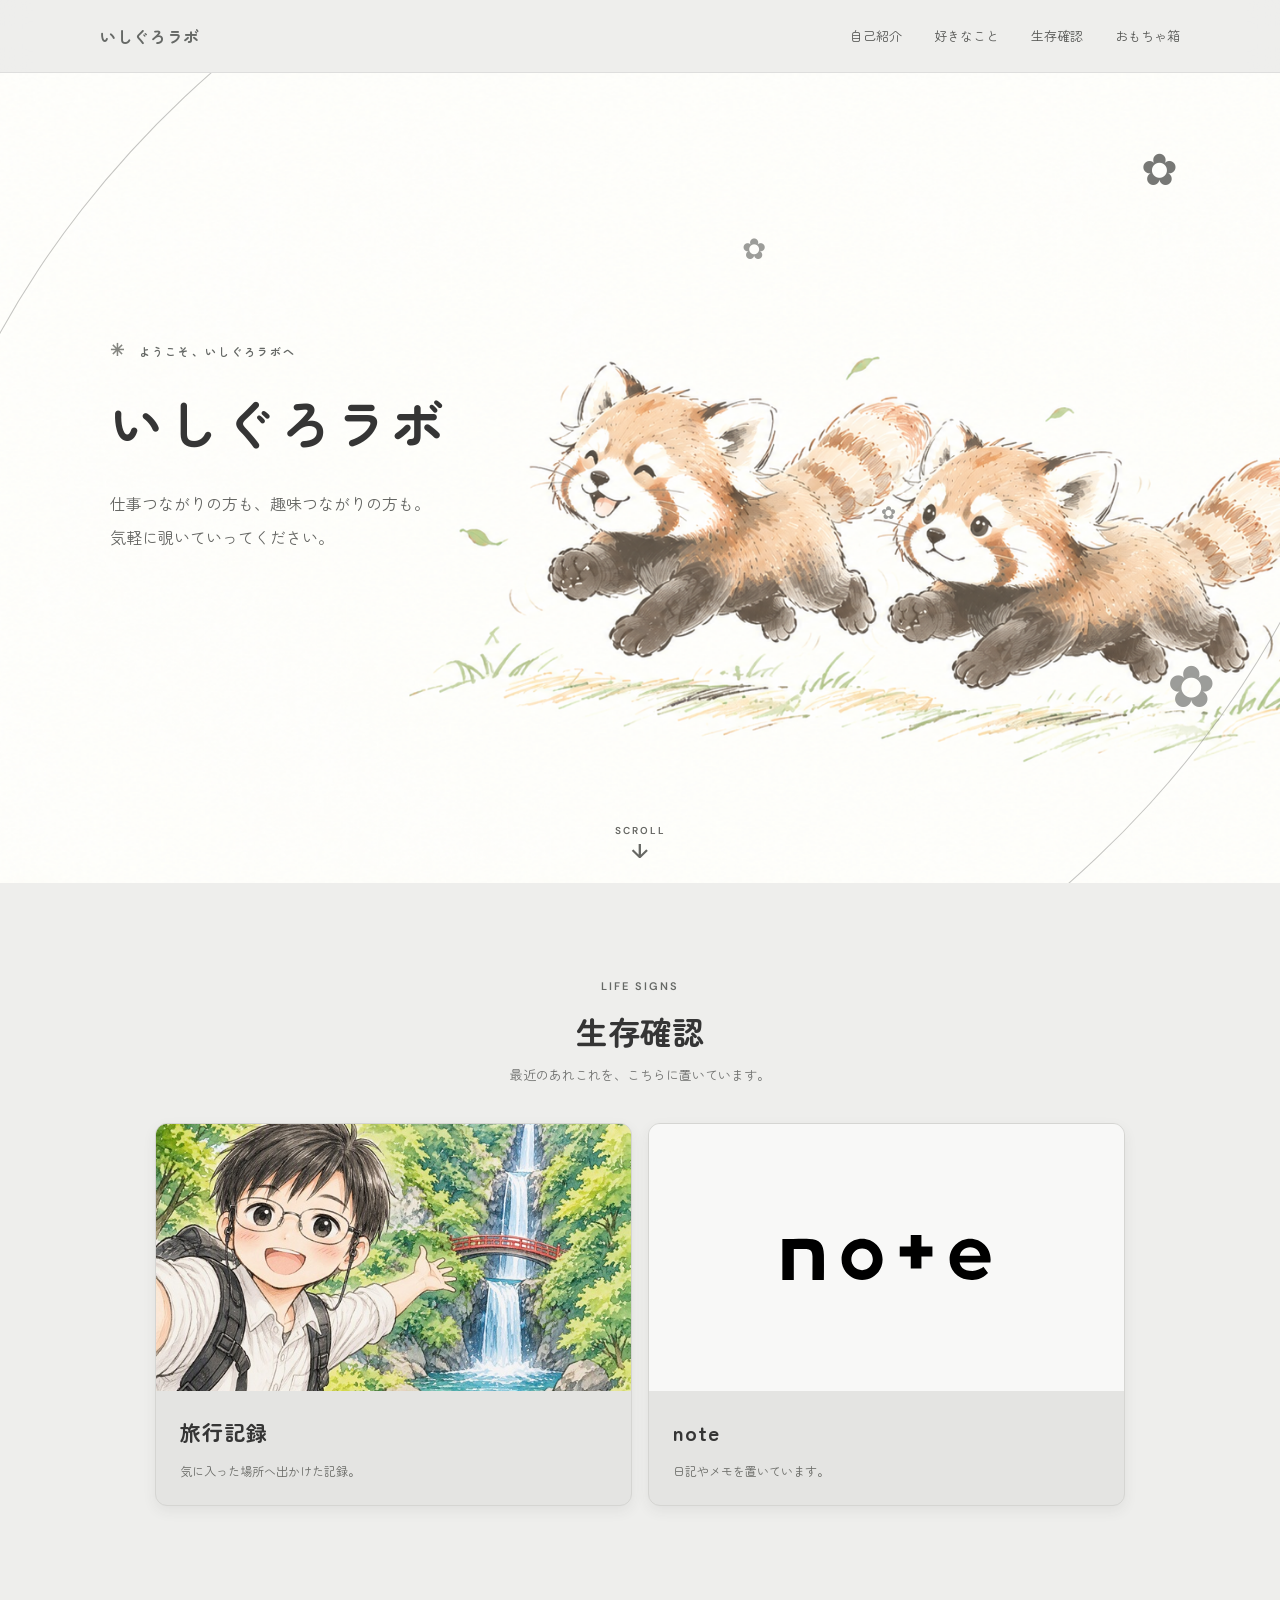
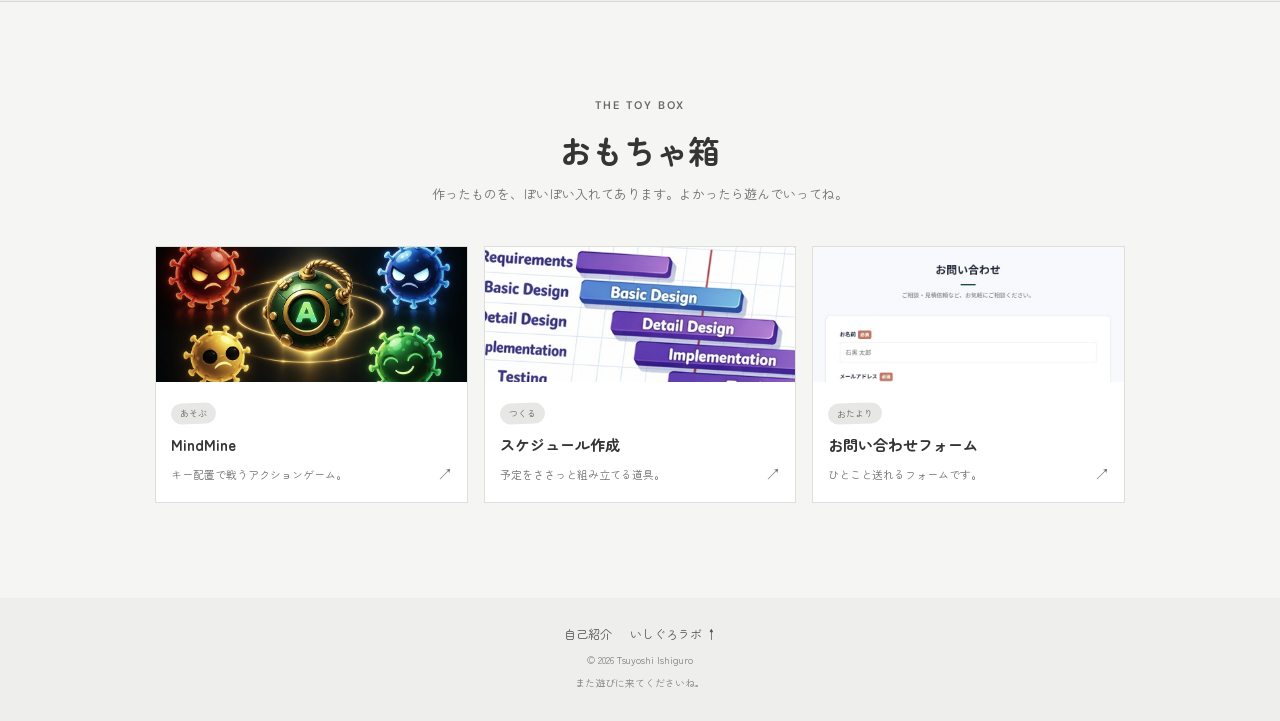
==== commit 29e02d05: "travelsページを追加" ====
--- a/index.html
+++ b/index.html
@@ -1,5 +1,6 @@
 <!DOCTYPE html>
 <html lang="ja">
+
 <head>
 	<meta charset="UTF-8">
 	<meta name="viewport" content="width=device-width, initial-scale=1.0">
@@ -9,7 +10,9 @@
 	<link rel="icon" href="favicon.ico">
 	<link rel="stylesheet" href="reset.css">
 	<link rel="stylesheet" href="style.css">
+	<link rel="stylesheet" href="travels/travel.css">
 </head>
+
 <body>
 	<header class="site-header">
 		<div class="header-inner">
@@ -17,8 +20,8 @@
 			<nav aria-label="メインナビゲーション">
 				<a href="profile.html">自己紹介</a>
 				<a href="#hobbies">好きなこと</a>
+				<a href="#check-in">生存確認</a>
 				<a href="#toys">おもちゃ箱</a>
-				<a href="#diary">日記</a>
 			</nav>
 		</div>
 	</header>
@@ -29,14 +32,32 @@
 				<p class="eyebrow"><span class="sparkle">✳</span> ようこそ、いしぐろラボへ</p>
 				<h1 id="hero-title">いしぐろラボ</h1>
 				<p class="hero-intro">仕事つながりの方も、趣味つながりの方も。<br>気軽に覗いていってください。</p>
-				<a class="pill-link" href="#toys">おもちゃ箱をのぞく <span aria-hidden="true">↓</span></a>
 			</div>
 			<div class="hero-doodle doodle-one" aria-hidden="true">✿</div>
 			<div class="hero-doodle hero-flower flower-medium" aria-hidden="true">✿</div>
 			<div class="hero-doodle hero-flower flower-small" aria-hidden="true">✿</div>
 			<div class="hero-doodle hero-flower flower-large" aria-hidden="true">✿</div>
 			<div class="hero-orbit" aria-hidden="true"></div>
-			<a class="scroll-cue" href="#hobbies" aria-label="下へスクロール"><span>scroll</span><span class="scroll-arrow" aria-hidden="true">↓</span></a>
+			<a class="scroll-cue" href="#hobbies" aria-label="下へスクロール"><span>scroll</span><span class="scroll-arrow"
+					aria-hidden="true">↓</span></a>
+		</section>
+
+		<section class="check-in section-wrap" id="check-in" aria-labelledby="check-in-title">
+			<div class="section-heading centered">
+				<p class="eyebrow">LIFE SIGNS</p>
+				<h2 id="check-in-title">生存確認</h2>
+				<p class="section-note">最近のあれこれを、こちらに置いています。</p>
+			</div>
+			<div class="check-in-grid">
+				<a class="travel-feature-card" href="travels/">
+					<img src="assets/thumbnail_travels.jpg" alt="五宝の滝の三段に連なる滝と赤い橋">
+					<span class="travel-feature-copy"><strong>旅行記録</strong><span>気に入った場所へ出かけた記録。</span></span>
+				</a>
+				<a class="travel-feature-card" href="https://note.com/isgrgo" target="_blank" rel="noopener noreferrer">
+					<img class="note-thumbnail" src="assets/square.svg" alt="note">
+					<span class="travel-feature-copy"><strong>note</strong><span>日記やメモを置いています。</span></span>
+				</a>
+			</div>
 		</section>
 
 		<section class="toys section-wrap" id="toys">
@@ -46,26 +67,36 @@
 				<p class="section-note">作ったものを、ぽいぽい入れてあります。よかったら遊んでいってね。</p>
 			</div>
 			<div class="toy-grid">
-				<a class="toy-card toy-game" href="https://mindmine.isgrtech.com/" target="_blank" rel="noopener noreferrer"><img src="assets/thumbnail_mindmine.jpg" alt="MindMineのゲーム画面"><div><span class="toy-doodle">あそぶ</span><h3>MindMine</h3><p>キー配置で戦うアクションゲーム。</p><span class="toy-arrow" aria-hidden="true">↗</span></div></a>
-				<a class="toy-card toy-tool" href="https://dz0eia3mr0f5v.cloudfront.net/" target="_blank" rel="noopener noreferrer"><img src="assets/thumbnail_mermaidcreater.jpg" alt="スケジュール作成アプリの画面"><div><span class="toy-doodle">つくる</span><h3>スケジュール作成</h3><p>予定をささっと組み立てる道具。</p><span class="toy-arrow" aria-hidden="true">↗</span></div></a>
-				<a class="toy-card toy-contact" href="https://contact.isgrtech.com/" target="_blank" rel="noopener noreferrer"><img src="assets/thumbnail_contactform.jpg" alt="お問い合わせフォームの画面"><div><span class="toy-doodle">おたより</span><h3>お問い合わせフォーム</h3><p>ひとこと送れるフォームです。</p><span class="toy-arrow" aria-hidden="true">↗</span></div></a>
+				<a class="toy-card toy-game" href="https://mindmine.isgrtech.com/" target="_blank"
+					rel="noopener noreferrer"><img src="assets/thumbnail_mindmine.jpg" alt="MindMineのゲーム画面">
+					<div><span class="toy-doodle">あそぶ</span>
+						<h3>MindMine</h3>
+						<p>キー配置で戦うアクションゲーム。</p><span class="toy-arrow" aria-hidden="true">↗</span>
+					</div>
+				</a>
+				<a class="toy-card toy-tool" href="https://dz0eia3mr0f5v.cloudfront.net/" target="_blank"
+					rel="noopener noreferrer"><img src="assets/thumbnail_mermaidcreater.jpg" alt="スケジュール作成アプリの画面">
+					<div><span class="toy-doodle">つくる</span>
+						<h3>スケジュール作成</h3>
+						<p>予定をささっと組み立てる道具。</p><span class="toy-arrow" aria-hidden="true">↗</span>
+					</div>
+				</a>
+				<a class="toy-card toy-contact" href="https://contact.isgrtech.com/" target="_blank"
+					rel="noopener noreferrer"><img src="assets/thumbnail_contactform.jpg" alt="お問い合わせフォームの画面">
+					<div><span class="toy-doodle">おたより</span>
+						<h3>お問い合わせフォーム</h3>
+						<p>ひとこと送れるフォームです。</p><span class="toy-arrow" aria-hidden="true">↗</span>
+					</div>
+				</a>
 			</div>
-		</section>
-
-		<section class="diary section-wrap" id="diary">
-			<div class="section-heading centered">
-				<p class="eyebrow">NOTES & DIARY</p>
-				<h2>日記とメモ。</h2>
-				<p class="section-note">日々のことは note に書いています。</p>
-			</div>
-			<a class="note-profile-link" href="https://note.com/isgrgo" target="_blank" rel="noopener noreferrer">
-				<span class="note-mark" aria-hidden="true">note</span>
-				<span><strong>note を読む</strong><small>日記や作ったものの話はこちら</small></span>
-				<span class="note-arrow" aria-hidden="true">↗</span>
-			</a>
 		</section>
 	</main>
 
-	<footer class="site-footer"><a class="footer-home" href="profile.html">自己紹介</a><a class="footer-home" href="#top">いしぐろラボ ↑</a><p>© 2026 Tsuyoshi Ishiguro</p><p class="footer-note">また遊びに来てくださいね。</p></footer>
+	<footer class="site-footer"><a class="footer-home" href="profile.html">自己紹介</a><a class="footer-home"
+			href="#top">いしぐろラボ ↑</a>
+		<p>© 2026 Tsuyoshi Ishiguro</p>
+		<p class="footer-note">また遊びに来てくださいね。</p>
+	</footer>
 </body>
-</html>
+
+</html>
--- a/style.css
+++ b/style.css
@@ -776,6 +776,64 @@
     transition: transform .2s, box-shadow .2s
 }
 
+.check-in-grid {
+    display: grid;
+    grid-template-columns: repeat(2, minmax(0, 1fr));
+    align-items: stretch;
+    gap: 16px;
+    max-width: 970px;
+    margin: 36px auto 0
+}
+
+.check-in-grid .travel-feature-card {
+    display: flex;
+    flex-direction: column;
+    min-width: 0;
+    min-height: 0;
+    border-radius: 12px;
+    box-shadow: 0 5px 14px #33333312;
+    transition: transform .2s, box-shadow .2s
+}
+
+.check-in-grid .travel-feature-card>img {
+    width: 100%;
+    height: auto;
+    min-height: 0;
+    aspect-ratio: 16 / 9;
+    object-fit: cover
+}
+
+.check-in-grid .travel-feature-card>img.note-thumbnail {
+    object-fit: contain;
+    background: #f8f8f7
+}
+
+.check-in-grid .travel-feature-card .travel-feature-copy {
+    align-self: stretch;
+    align-items: flex-start;
+    flex: 1;
+    padding: 22px 24px;
+    gap: 7px
+}
+
+.check-in-grid .travel-feature-card .travel-feature-copy>strong {
+    font-size: 21px
+}
+
+.check-in-grid .travel-feature-card .travel-feature-copy>span:not(.eyebrow):not(.travel-feature-cta) {
+    font-size: 12px
+}
+
+.check-in-grid .travel-feature-card .eyebrow,
+.check-in-grid .travel-feature-card .travel-feature-cta {
+    display: none
+}
+
+.check-in-grid .travel-feature-card:hover {
+    transform: translateY(-4px);
+    box-shadow: 0 12px 24px #33333320
+}
+
 .note-profile-link:hover {
     transform: translateY(-3px);
     box-shadow: 0 10px 24px #33333316
@@ -1145,9 +1203,15 @@
 
     .hobbies,
     .toys,
-    .diary {
+    .diary,
+    .check-in {
         padding-left: 22px;
         padding-right: 22px
+    }
+
+    .check-in-grid {
+        grid-template-columns: 1fr;
+        max-width: 500px
     }
 
     .hobby-grid {
@@ -1307,4 +1371,4 @@
         transition: none !important;
         animation: none !important
     }
-}
+}
--- a/travels/travel.css
+++ b/travels/travel.css
@@ -0,0 +1,914 @@
+@import url('https://fonts.googleapis.com/css2?family=DM+Sans:wght@400;500;600;700&family=Zen+Maru+Gothic:wght@400;500;600;700;800&display=swap');
+
+:root {
+    --paper: #eeeeec;
+    --ink: #353535;
+    --muted: #777875;
+    --green: #666966;
+    --line: #d8d9d6;
+    --serif: 'Zen Maru Gothic', 'Hiragino Maru Gothic ProN', sans-serif;
+    --sans: 'DM Sans', 'Zen Maru Gothic', sans-serif;
+}
+
+html {
+    scroll-behavior: smooth;
+    scroll-padding-top: 86px;
+}
+
+body {
+    margin: 0;
+    background: var(--paper);
+    color: var(--ink);
+    font-family: var(--serif);
+    line-height: 1.9
+}
+
+.travel-page {
+    background: #f0f0ee;
+    color: #363734;
+    font-family: var(--serif);
+    line-height: 1.9;
+}
+
+.travel-page a {
+    color: inherit;
+    text-decoration: none;
+}
+
+.travel-page img {
+    display: block;
+    max-width: 100%;
+}
+
+.travel-page .site-header {
+    height: 72px;
+    position: sticky;
+    top: 0;
+    z-index: 10;
+    background: rgba(238, 238, 236, .95);
+    backdrop-filter: blur(14px);
+    border-bottom: 1px solid rgba(41, 41, 41, .08);
+}
+
+
+.site-header nav {
+    display: flex;
+    gap: 32px
+}
+
+.site-header nav a {
+    font-size: 13px;
+    color: #565754;
+    transition: color .2s
+}
+
+.site-header nav a:hover {
+    color: #343532
+}
+
+
+.travel-page .header-inner {
+    height: 100%;
+    max-width: 1080px;
+    padding: 0 28px;
+    margin: auto;
+    display: flex;
+    align-items: center;
+    justify-content: space-between;
+}
+
+.travel-page .site-logo {
+    font-size: 11px;
+    line-height: 1.25;
+    letter-spacing: .04em;
+    color: var(--green);
+}
+
+.travel-page .site-logo strong {
+    font-size: 15px;
+}
+
+.travel-page .site-header nav {
+    display: flex;
+    gap: 32px;
+}
+
+.travel-page .site-header nav a {
+    font-size: 13px;
+    color: #565754;
+    transition: color .2s;
+}
+
+.travel-page .site-header nav a:hover {
+    color: #343532;
+}
+
+.travel-page .site-footer {
+    padding: 25px 30px;
+    text-align: center;
+    color: #777875;
+    font-size: 10px;
+}
+
+.travel-page .footer-home {
+    font-size: 12px;
+    color: #555653;
+}
+
+.travel-page .site-footer p {
+    margin: 4px 0;
+}
+
+.travel-breadcrumb {
+    max-width: 1160px;
+    margin: 0 auto;
+    padding: 24px 30px 0;
+    display: flex;
+    gap: 10px;
+    color: #858681;
+    font-size: 11px
+}
+
+.travel-breadcrumb a {
+    color: #555653
+}
+
+.trip-hero {
+    max-width: 1160px;
+    min-height: 690px;
+    margin: 0 auto;
+    padding: 38px 30px 90px;
+    box-sizing: border-box;
+    display: grid;
+    grid-template-columns: 1fr .78fr;
+    align-items: center;
+    gap: 7%;
+    position: relative
+}
+
+.trip-hero-copy {
+    position: relative;
+    z-index: 1;
+}
+
+.trip-hero-copy .eyebrow {
+    margin-bottom: 35px
+}
+
+.trip-hero-copy .eyebrow span {
+    color: #999a96
+}
+
+.trip-location,
+.trip-kicker {
+    font: 600 10px/1.5 var(--sans);
+    letter-spacing: .19em;
+    color: #777875
+}
+
+.trip-location {
+    margin: 0 0 9px
+}
+
+.trip-hero h1 {
+    font-size: clamp(24px, 7vw, 86px);
+    line-height: 1.25;
+    letter-spacing: .04em;
+    margin: 0 0 25px
+}
+
+.trip-lead {
+    font-size: 19px;
+    line-height: 1.9;
+    color: #666763;
+    margin: 0 0 12px
+}
+
+.trip-answer {
+    font-size: 21px;
+    line-height: 1.8;
+    margin: 0;
+    color: #676864
+}
+
+.trip-answer strong {
+    font-size: 25px;
+    color: #484945
+}
+
+.trip-down {
+    display: inline-flex;
+    gap: 16px;
+    align-items: center;
+    margin-top: 33px;
+    padding: 10px 16px;
+    border: 1px solid #bfc0bc;
+    border-radius: 30px;
+    color: #5d5e5a;
+    font-size: 12px
+}
+
+.trip-down:hover {
+    background: #e4e4e2
+}
+
+.trip-hero-photo {
+    height: 550px;
+    position: relative;
+    background: #dededc;
+    box-shadow: 14px 15px 0 #ddddda;
+    overflow: hidden
+}
+
+.trip-hero-photo img {
+    width: 100%;
+    height: 100%;
+    object-fit: cover;
+    object-position: center 48%
+}
+
+.trip-hero-photo figcaption {
+    position: absolute;
+    bottom: 0;
+    left: 0;
+    right: 0;
+    padding: 28px 18px 13px;
+    background: linear-gradient(transparent, #151714a8);
+    color: white;
+    font-size: 11px
+}
+
+.trip-hero-stamp {
+    position: absolute;
+    right: 0;
+    bottom: 74px;
+    width: 94px;
+    height: 94px;
+    border-radius: 50%;
+    background: #737470;
+    color: #f4f4f2;
+    display: grid;
+    place-content: center;
+    text-align: center;
+    font-size: 12px;
+    line-height: 1.5;
+    transform: rotate(8deg)
+}
+
+.walk-note {
+    margin-top: 22px;
+    padding: 13px 15px;
+    background: #e4e4e2;
+    color: #696a66;
+    font-size: 11px
+}
+
+.walk-note span {
+    margin-right: 7px
+}
+
+.travel-feature {
+    padding-top: 38px;
+    padding-bottom: 55px
+}
+
+.travel-feature-card {
+    display: grid;
+    grid-template-columns: .9fr 1.1fr;
+    min-height: 270px;
+    background: #e4e4e2;
+    border: 1px solid #d5d5d2;
+    overflow: hidden;
+    transition: transform .2s, box-shadow .2s
+}
+
+.travel-feature-card:hover {
+    transform: translateY(-3px);
+    box-shadow: 0 14px 28px #33333316
+}
+
+.travel-feature-card>img {
+    width: 100%;
+    height: 100%;
+    min-height: 270px;
+    max-height: 350px;
+    object-fit: cover;
+    object-position: center 48%
+}
+
+.travel-feature-copy {
+    align-self: center;
+    display: flex;
+    flex-direction: column;
+    align-items: flex-start;
+    padding: 28px 36px;
+    gap: 10px
+}
+
+.travel-feature-copy .eyebrow {
+    margin: 0
+}
+
+.travel-feature-copy>strong {
+    font-size: 28px;
+    letter-spacing: .04em
+}
+
+.travel-feature-copy>span:not(.eyebrow):not(.travel-feature-cta) {
+    font-size: 12px;
+    color: #696a66;
+    line-height: 1.9
+}
+
+.travel-feature-cta {
+    display: flex;
+    justify-content: space-between;
+    align-items: center;
+    gap: 45px;
+    margin-top: 6px;
+    padding: 8px 13px;
+    border: 1px solid #bfc0bc;
+    border-radius: 24px;
+    font-size: 11px;
+    color: #5d5e5a
+}
+
+@media(max-width:760px) {
+    .travel-page .header-inner {
+        padding-left: 17px;
+        padding-right: 17px
+    }
+
+    .travel-page .site-header nav {
+        gap: 12px
+    }
+
+    .travel-page .site-header nav a {
+        font-size: 10px
+    }
+
+    .travel-breadcrumb {
+        padding: 18px 20px 0
+    }
+
+    .trip-hero {
+        min-height: 0;
+        padding: 30px 22px 75px;
+        grid-template-columns: 1fr;
+        gap: 34px
+    }
+
+    .trip-hero-copy .eyebrow {
+        margin-bottom: 22px
+    }
+
+    .trip-hero h1 {
+        font-size: clamp(24px, 13vw, 66px);
+        margin-bottom: 15px
+    }
+
+    .trip-lead {
+        font-size: 16px
+    }
+
+    .trip-answer {
+        font-size: 18px
+    }
+
+    .trip-answer strong {
+        font-size: 22px
+    }
+
+    .trip-hero-photo {
+        height: min(125vw, 480px);
+        max-width: 430px;
+        width: 100%;
+        justify-self: center
+    }
+
+    .trip-hero-stamp {
+        right: 11px;
+        bottom: 48px;
+        width: 78px;
+        height: 78px;
+        font-size: 10px
+    }
+
+    .travel-feature {
+        padding-top: 22px;
+        padding-bottom: 38px
+    }
+
+    .travel-feature-card {
+        grid-template-columns: 1fr
+    }
+
+    .travel-feature-card>img {
+        height: 210px;
+        min-height: 0
+    }
+
+    .travel-feature-copy {
+        padding: 22px
+    }
+
+    .travel-feature-copy>strong {
+        font-size: 24px
+    }
+}
+
+@media(max-width:390px) {
+    .trip-hero h1 {
+        font-size: 24px
+    }
+
+    .travel-page .site-logo strong {
+        font-size: 12px
+    }
+
+    .travel-page .site-header nav {
+        gap: 9px
+    }
+
+    .travel-page .site-header nav a {
+        font-size: 9px
+    }
+}
+
+
+
+.travel-index-intro {
+    max-width: 1100px;
+    margin: 0 auto;
+    padding: 90px 30px 50px
+}
+
+.travel-index-intro .trip-kicker {
+    margin: 0 0 12px
+}
+
+.travel-index-intro h1 {
+    font-size: clamp(38px, 6vw, 68px);
+    line-height: 1.45;
+    letter-spacing: .04em;
+    margin: 0 0 14px
+}
+
+.travel-index-intro>p:last-child {
+    font-size: 13px;
+    color: #696a66
+}
+
+.travel-index-list {
+    max-width: 800px;
+    margin: 0 auto;
+    padding: 10px 30px 110px
+}
+
+.travel-index-card {
+    display: grid;
+    grid-template-columns: minmax(0, .9fr) minmax(0, 1.1fr);
+    overflow: hidden;
+    background: #f8f8f7;
+    border: 1px solid #d5d5d2;
+    border-radius: 12px;
+    box-shadow: 0 5px 14px #33333312;
+    transition: transform .2s, box-shadow .2s
+}
+
+.travel-index-card:hover {
+    transform: translateY(-4px);
+    box-shadow: 0 12px 24px #33333320
+}
+
+.travel-index-card>img {
+    width: 100%;
+    height: auto;
+    min-height: 0;
+    aspect-ratio: 4 / 3;
+    object-fit: cover
+}
+
+.travel-index-card-copy {
+    padding: 24px;
+    display: flex;
+    flex-direction: column;
+    align-items: flex-start;
+    justify-content: center;
+    gap: 11px
+}
+
+.travel-index-card-copy>strong {
+    font-size: 24px
+}
+
+.travel-index-card-copy>span:not(.trip-kicker):not(.travel-index-card-link) {
+    font-size: 12px;
+    line-height: 1.9;
+    color: #696a66
+}
+
+.travel-index-card-copy time {
+    font: 11px var(--sans);
+    color: #777875
+}
+
+.trip-hero {
+    max-width: 1160px;
+    width: calc(100% - 60px);
+    height: min(760px, 78vh);
+    min-height: 550px;
+    margin: 25px auto 0;
+    padding: 0;
+    display: flex;
+    align-items: flex-end;
+    overflow: hidden;
+    background: #4d504d;
+    box-shadow: 14px 15px 0 #ddddda
+}
+
+.trip-hero-image {
+    position: absolute;
+    inset: 0;
+    width: 100%;
+    height: 100%;
+    object-fit: cover;
+    object-position: center 50%
+}
+
+.trip-hero::after {
+    content: "";
+    position: absolute;
+    inset: 0;
+    background: linear-gradient(90deg, #191b19b8 0%, #191b1966 45%, transparent 100%), linear-gradient(0deg, #191b1988, transparent 45%);
+    pointer-events: none
+}
+
+.trip-hero-copy {
+    position: relative;
+    z-index: 1;
+    width: min(720px, 80%);
+    padding: 65px 55px;
+    color: #fff
+}
+
+.trip-hero-copy .eyebrow,
+.trip-hero-copy .trip-location {
+    color: #efefed
+}
+
+.trip-hero-copy .eyebrow span {
+    color: #d5d5d1
+}
+
+.trip-hero h1 {
+    font-size: clamp(24px, 8vw, 96px);
+    text-shadow: 0 2px 18px #0005
+}
+
+.trip-lead,
+.trip-answer,
+.trip-answer strong {
+    color: #f5f5f3
+}
+
+.trip-down {
+    color: #fff;
+    border-color: #ffffffa0;
+    background: #ffffff12
+}
+
+.trip-down:hover {
+    background: #ffffff2b
+}
+
+.trip-hero-caption {
+    position: absolute;
+    z-index: 1;
+    right: 22px;
+    bottom: 15px;
+    margin: 0;
+    color: #fff;
+    font-size: 10px;
+    text-shadow: 0 1px 5px #000
+}
+
+@media(max-width:760px) {
+    .travel-index-intro {
+        padding: 62px 22px 30px
+    }
+
+    .travel-index-list {
+        padding: 10px 22px 75px
+    }
+
+    .travel-index-card {
+        grid-template-columns: 1fr
+    }
+
+    .travel-index-card>img {
+        width: 100%;
+        height: auto;
+        aspect-ratio: 16 / 9;
+        min-height: 0
+    }
+
+    .travel-index-card-copy {
+        padding: 24px
+    }
+
+    .travel-index-card-copy>strong {
+        font-size: 25px
+    }
+
+    .trip-hero {
+        width: calc(100% - 32px);
+        height: min(82vh, 760px);
+        min-height: 540px;
+        margin-top: 16px
+    }
+
+    .trip-hero-image {
+        object-position: center center
+    }
+
+    .trip-hero::after {
+        background: linear-gradient(0deg, #191b19d9 0%, #191b1980 48%, #191b191a 100%)
+    }
+
+    .trip-hero-copy {
+        width: 100%;
+        padding: 35px 24px 65px
+    }
+
+    .trip-hero-copy .eyebrow {
+        margin-bottom: 18px
+    }
+
+    .trip-hero h1 {
+        font-size: clamp(24px, 13vw, 72px)
+    }
+
+    .trip-hero-caption {
+        right: 14px;
+        bottom: 11px;
+        font-size: 9px
+    }
+}
+
+@media(prefers-reduced-motion:reduce) {
+
+    .travel-index-card,
+    .travel-feature-card {
+        transition: none
+    }
+
+    .travel-index-card:hover,
+    .travel-feature-card:hover {
+        transform: none
+    }
+}
+
+.trip-hero.hero {
+    isolation: isolate;
+    display: grid;
+    grid-template-columns: 1fr;
+    align-items: center;
+    width: 100%;
+    height: auto;
+    min-height: 90vh;
+    min-height: 90svh;
+    margin: 0;
+    padding: 65px max(35px, calc((100% - 1130px)/2 + 35px)) 100px;
+    box-shadow: none;
+    background: #4d504d
+}
+
+.trip-hero-image {
+    z-index: -1
+}
+
+.trip-hero::after {
+    z-index: -1;
+    background: linear-gradient(90deg, #191b19b8 0%, #191b1966 45%, transparent 100%), linear-gradient(0deg, #191b1988, transparent 45%)
+}
+
+.trip-hero .trip-hero-copy {
+    width: min(620px, 75%);
+    padding: 0;
+    color: #fff;
+    z-index: 2
+}
+
+.trip-hero .trip-hero-copy .eyebrow,
+.trip-hero .trip-location {
+    color: #f0f0ee
+}
+
+.trip-hero .trip-hero-copy .eyebrow {
+    margin-bottom: 26px
+}
+
+.trip-hero .trip-location {
+    font-size: 11px
+}
+
+.trip-hero h1 {
+    font-size: clamp(24px, 7vw, 80px);
+    margin-bottom: 20px;
+    color: #fff;
+    text-shadow: 0 2px 18px #0005
+}
+
+.trip-hero .trip-lead,
+.trip-hero .trip-answer,
+.trip-hero .trip-answer strong {
+    color: #fff
+}
+
+.trip-hero .trip-answer {
+    font-size: 22px
+}
+
+.trip-hero .trip-answer strong {
+    font-size: 28px
+}
+
+.trip-hero .pill-link {
+    background: #777875;
+    color: #fff
+}
+
+.trip-hero .pill-link:hover {
+    background: #5d5e5b
+}
+
+.trip-hero .hero-doodle {
+    z-index: 1;
+    color: #fff
+}
+
+.trip-hero .hero-flower {
+    opacity: .8
+}
+
+.trip-hero .flower-medium {
+    left: 58%;
+    top: 18%
+}
+
+.trip-hero .flower-small {
+    right: 30%;
+    top: 52%
+}
+
+.trip-hero .flower-large {
+    right: 5%;
+    bottom: 18%
+}
+
+.trip-hero .hero-orbit {
+    z-index: 0;
+    border-color: #ffffff70
+}
+
+.trip-hero .scroll-cue {
+    position: absolute;
+    bottom: 18px;
+    left: 50%;
+    display: flex;
+    flex-direction: column;
+    align-items: center;
+    gap: 1px;
+    transform: translateX(-50%);
+    color: #fff;
+    z-index: 2;
+    font: 600 10px/1.4 var(--sans);
+    letter-spacing: .2em;
+    text-transform: uppercase;
+    animation: travel-scroll-float 1.8s ease-in-out infinite;
+}
+
+.trip-hero .scroll-arrow {
+    font-size: 20px;
+    line-height: 1.2;
+    letter-spacing: 0;
+}
+
+@keyframes travel-scroll-float {
+
+    0%,
+    100% {
+        translate: 0 0;
+    }
+
+    50% {
+        translate: 0 8px;
+    }
+}
+
+@media (prefers-reduced-motion: reduce) {
+    .trip-hero .scroll-cue {
+        animation: none;
+    }
+}
+
+.trip-hero-caption {
+    z-index: 2;
+    text-shadow: 0 1px 5px #000
+}
+
+@media(max-width:760px) {
+    .trip-hero.hero {
+        width: 100%;
+        min-height: 90vh;
+        min-height: 90svh;
+        padding: 50px 27px 100px;
+        text-align: center
+    }
+
+    .trip-hero::after {
+        background: linear-gradient(0deg, #191b19c9 0%, #191b1970 48%, #191b191a 100%)
+    }
+
+    .trip-hero .trip-hero-copy {
+        width: 100%;
+        max-width: none
+    }
+
+    .trip-hero .trip-hero-copy .eyebrow {
+        margin-bottom: 20px
+    }
+
+    .trip-hero h1 {
+        font-size: clamp(24px, 11vw, 66px)
+    }
+
+    .trip-hero .trip-lead {
+        font-size: 16px
+    }
+
+    .trip-hero .trip-answer {
+        font-size: 19px
+    }
+
+    .trip-hero .trip-answer strong {
+        font-size: 24px
+    }
+
+    .trip-hero .flower-medium {
+        left: 14%;
+        top: 14%
+    }
+
+    .trip-hero .flower-small {
+        right: 17%;
+        top: 47%
+    }
+
+    .trip-hero .flower-large {
+        right: 7%;
+        bottom: 21%
+    }
+
+    .trip-hero .hero-orbit {
+        width: 150vw;
+        height: 105vh
+    }
+
+    .trip-hero-caption {
+        right: 14px;
+        bottom: 54px;
+        font-size: 9px
+    }
+}
+
+.trip-hero .hero-doodle,
+.trip-hero .hero-orbit {
+    display: none
+}
+
+.trip-title-slot {
+    min-height: clamp(64px, 10vw, 100px);
+    margin: 0 0 20px
+}
+
+.trip-hero h1 {
+    margin: 0;
+    white-space: nowrap
+}
+
+.trip-hero.hero {
+    width: 100%;
+    max-width: none
+}
+
+.trip-hero-image {
+    width: 100%
+}
+
+@media(max-width:760px) {
+    .trip-title-slot {
+        min-height: 58px
+    }
+}
